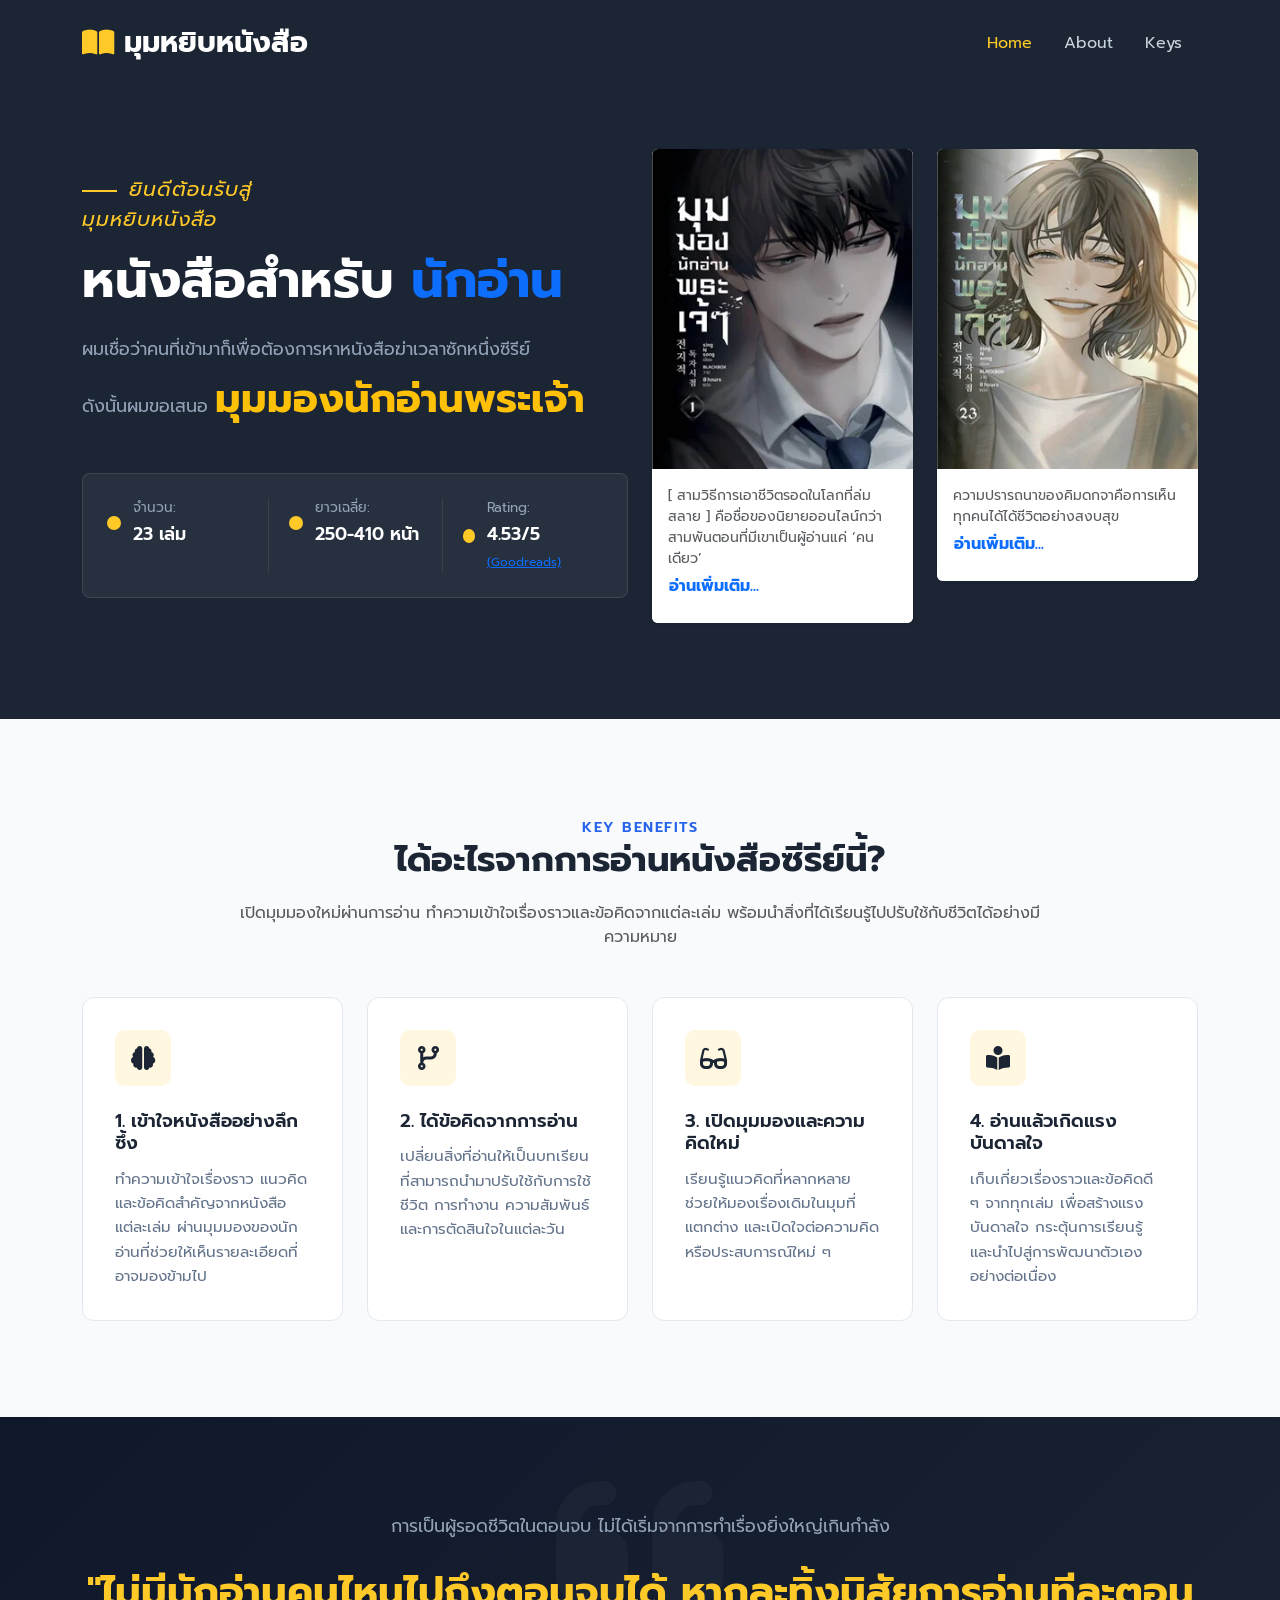
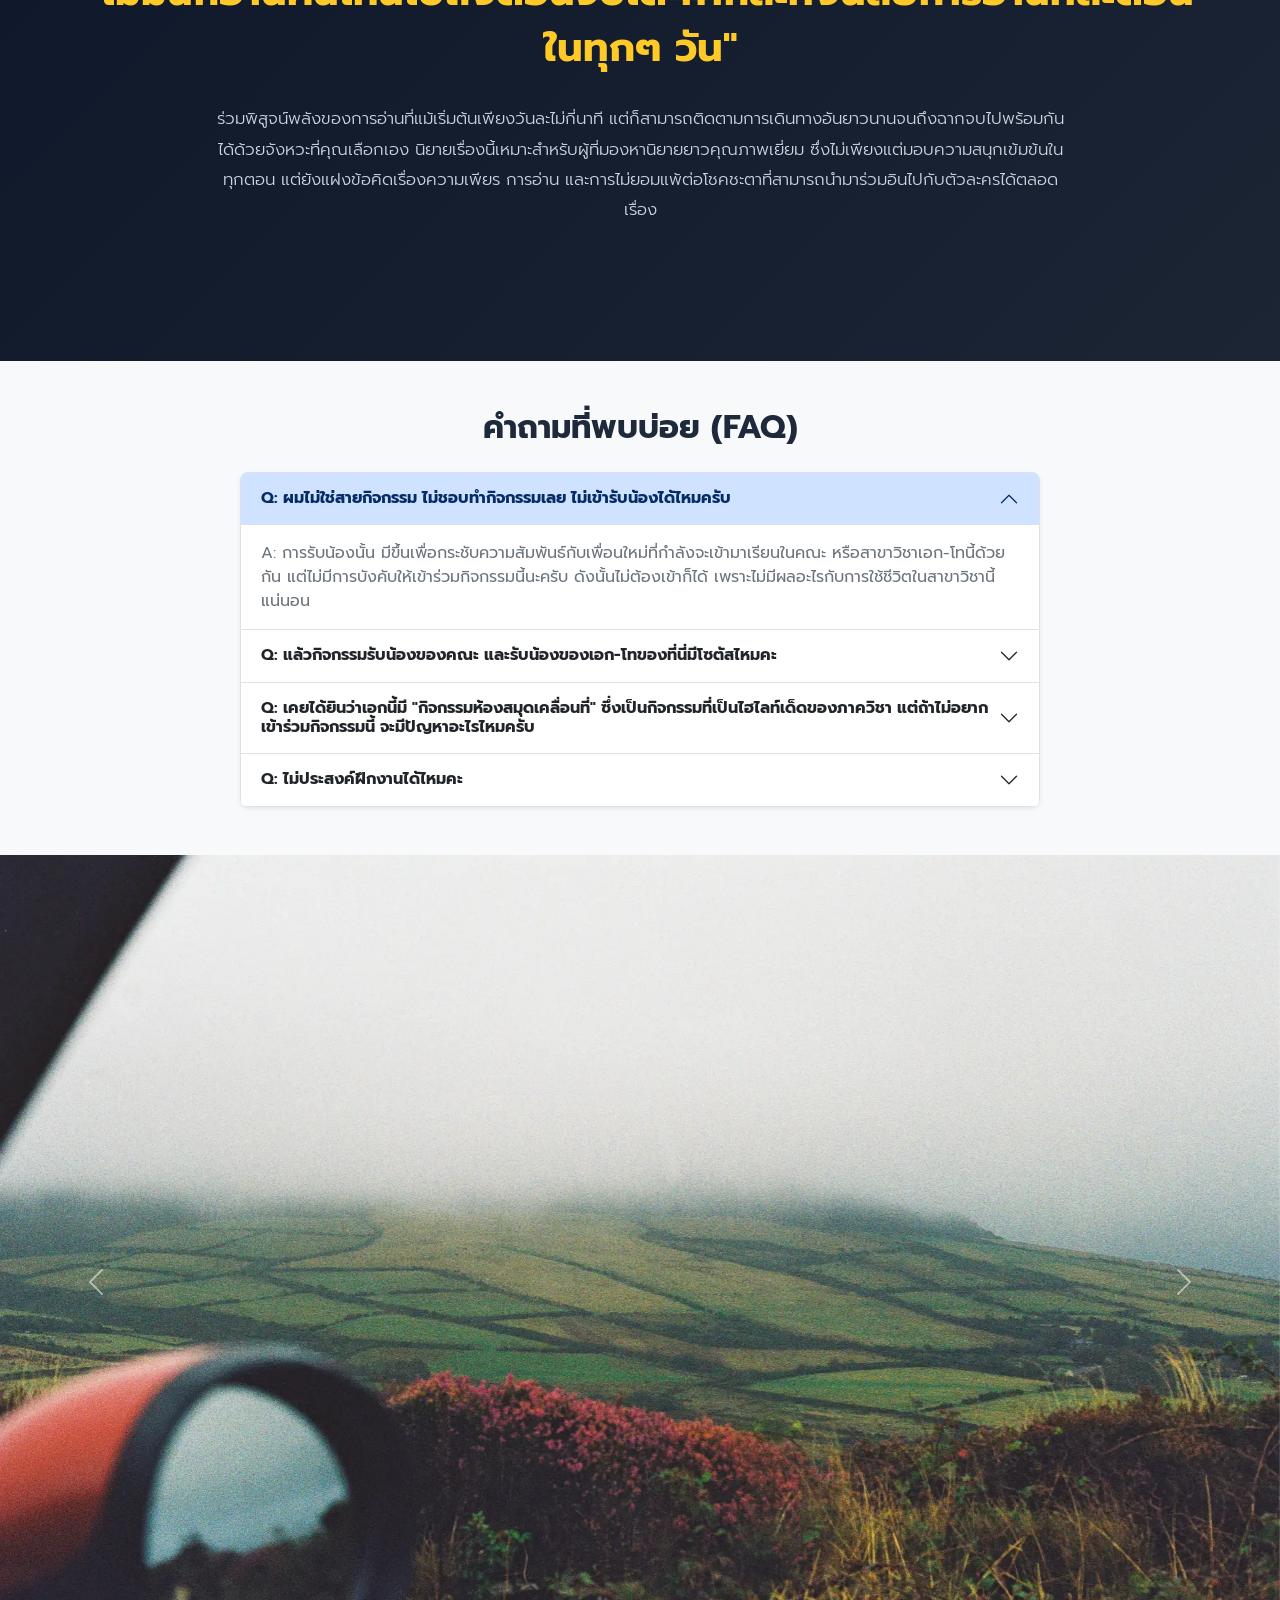
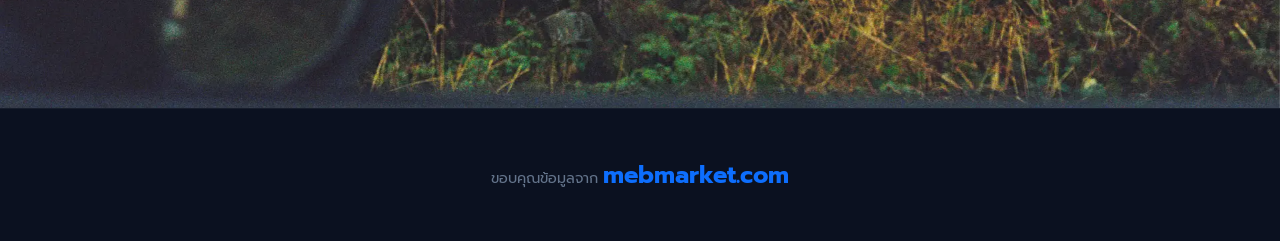
==== index.html @ 2c4fac70 "ver.1" ====
<!DOCTYPE html>
<html lang="th">

<head>
    <meta charset="UTF-8">
    <meta name="viewport" content="width=device-width, initial-scale=1.0">
    <title>Pages - Your Books From The Best Writer</title>

    <!-- Bootstrap 5 CSS -->
    <link href="https://cdn.jsdelivr.net/npm/bootstrap@5.3.2/dist/css/bootstrap.min.css" rel="stylesheet">

    <!-- FontAwesome Icons -->
    <link rel="stylesheet" href="https://cdnjs.cloudflare.com/ajax/libs/font-awesome/6.4.2/css/all.min.css">

    <!-- Google Fonts: Prompt & Playfair Display -->
    <link rel="preconnect" href="https://fonts.googleapis.com">
    <link rel="preconnect" href="https://fonts.gstatic.com" crossorigin>
    <link
        href="https://fonts.googleapis.com/css2?family=Playfair+Display:ital,wght@0,600;0,700;1,400&family=Prompt:wght@300;400;500;600;700&display=swap"
        rel="stylesheet">

    <style>
        /* Custom CSS - embedded for single file execution */
        :root {
            --primary-navy: #1B2534;
            --dark-navy: #0F172A;
            --accent-gold: #FFCA28;
            --accent-gold-hover: #E5B219;
            --light-bg: #F8FAFC;
            --border-color: #E2E8F0;
            --text-dark: #1E293B;
            --text-muted: #64748B;
        }

        body {
            font-family: 'Prompt', sans-serif;
            color: var(--text-dark);
            background-color: #FFFFFF;
            overflow-x: hidden;
        }

        h1,
        h2,
        h3,
        .font-heading {
            font-family: 'Prompt', 'Playfair Display', serif;
        }

        .navbar {
            background-color: var(--primary-navy);
            padding: 1rem 0;
            transition: all 0.3s ease;
        }

        .navbar-brand {
            font-weight: 700;
            font-size: 1.8rem;
            color: #FFFFFF !important;
            display: flex;
            align-items: center;
            gap: 10px;
        }

        .navbar-brand i {
            color: var(--accent-gold);
        }

        .nav-link {
            color: #CBD5E1 !important;
            font-weight: 400;
            margin: 0 8px;
            transition: color 0.2s ease;
        }

        .nav-link:hover,
        .nav-link.active {
            color: var(--accent-gold) !important;
        }

        .btn-gold {
            background-color: var(--accent-gold);
            color: var(--primary-navy);
            font-weight: 600;
            border: none;
            padding: 0.6rem 1.5rem;
            border-radius: 4px;
            transition: all 0.3s ease;
            box-shadow: 0 4px 12px rgba(255, 202, 40, 0.25);
        }

        .btn-gold:hover {
            background-color: var(--accent-gold-hover);
            color: var(--primary-navy);
            transform: translateY(-2px);
            box-shadow: 0 6px 16px rgba(255, 202, 40, 0.35);
        }

        .btn-outline-custom {
            border: 2px solid var(--accent-gold);
            color: #FFFFFF;
            font-weight: 500;
            padding: 0.6rem 1.5rem;
            border-radius: 4px;
            transition: all 0.3s ease;
        }

        .btn-outline-custom:hover {
            background-color: var(--accent-gold);
            color: var(--primary-navy);
        }

        .hero-section {
            background-color: var(--primary-navy);
            color: #FFFFFF;
            padding: 4rem 0 6rem 0;
            position: relative;
        }

        .badge-welcome {
            color: var(--accent-gold);
            font-style: italic;
            font-size: 1.25rem;
            letter-spacing: 1px;
            display: inline-block;
            margin-bottom: 1rem;
            position: relative;
        }

        .badge-welcome::before {
            content: '';
            display: inline-block;
            width: 35px;
            height: 2px;
            background-color: var(--accent-gold);
            vertical-align: middle;
            margin-right: 12px;
        }

        .hero-title {
            font-size: 3.2rem;
            font-weight: 700;
            line-height: 1.2;
            margin-bottom: 1.5rem;
        }

        .hero-desc {
            color: #94A3B8;
            font-size: 1.1rem;
            line-height: 1.7;
            margin-bottom: 2rem;
            max-width: 520px;
        }

        .stat-card-box {
            background-color: rgba(255, 255, 255, 0.05);
            border: 1px solid rgba(255, 255, 255, 0.1);
            border-radius: 8px;
            padding: 1.5rem;
            margin-top: 2.5rem;
        }

        .stat-item {
            display: flex;
            align-items: center;
            gap: 12px;
        }

        .stat-dot {
            width: 14px;
            height: 14px;
            background-color: var(--accent-gold);
            border-radius: 50%;
        }

        .stat-label {
            font-size: 0.85rem;
            color: #94A3B8;
            margin-bottom: 2px;
        }

        .stat-value {
            font-size: 1.1rem;
            font-weight: 600;
            color: #FFFFFF;
        }

        .book-card {
            background: #FFFFFF;
            color: var(--text-dark);
            border-radius: 8px;
            overflow: hidden;
            box-shadow: 0 15px 35px rgba(0, 0, 0, 0.3);
            transition: transform 0.3s ease;
        }

        .book-card:hover {
            transform: translateY(-8px);
        }

        .book-cover {
            height: 280px;
            display: flex;
            flex-direction: column;
            justify-content: center;
            align-items: center;
            padding: 2rem;
            text-align: center;
            position: relative;
        }

        .book-cover-1 {
            background: linear-gradient(135deg, #1E293B 0%, #0F172A 100%);
            color: #FFFFFF;
            border-bottom: 4px solid var(--accent-gold);
        }

        .book-cover-2 {
            background: linear-gradient(135deg, #334155 0%, #1E293B 100%);
            color: #FFFFFF;
            border-bottom: 4px solid var(--accent-gold);
        }

        .book-cover h4 {
            font-family: 'Playfair Display', serif;
            font-size: 1.5rem;
            font-weight: 700;
            letter-spacing: 1px;
            margin-bottom: 0.5rem;
        }

        .benefits-section {
            padding: 6rem 0;
            background-color: var(--light-bg);
        }

        .section-badge {
            color: #2563EB;
            font-weight: 600;
            text-transform: uppercase;
            letter-spacing: 1.5px;
            font-size: 0.9rem;
            margin-bottom: 0.5rem;
        }

        .section-title {
            font-size: 2.2rem;
            font-weight: 700;
            color: var(--primary-navy);
            margin-bottom: 1.2rem;
        }

        .benefit-card {
            background: #FFFFFF;
            border-radius: 12px;
            padding: 2rem;
            height: 100%;
            border: 1px solid var(--border-color);
            transition: all 0.3s ease;
            position: relative;
        }

        .benefit-card:hover {
            box-shadow: 0 12px 28px rgba(0, 0, 0, 0.06);
            transform: translateY(-5px);
            border-color: var(--accent-gold);
        }

        .benefit-icon {
            width: 56px;
            height: 56px;
            background-color: rgba(255, 202, 40, 0.15);
            color: var(--primary-navy);
            border-radius: 10px;
            display: flex;
            align-items: center;
            justify-content: center;
            font-size: 1.5rem;
            margin-bottom: 1.5rem;
        }

        .benefit-card h5 {
            font-weight: 600;
            font-size: 1.15rem;
            margin-bottom: 0.8rem;
            color: var(--primary-navy);
        }

        .benefit-card p {
            color: var(--text-muted);
            font-size: 0.95rem;
            line-height: 1.6;
            margin: 0;
        }

        .learn-section {
            padding: 6rem 0;
            background-color: #FFFFFF;
        }

        .learn-number-box {
            background-color: var(--accent-gold);
            color: var(--primary-navy);
            font-weight: 700;
            font-size: 1.2rem;
            width: 48px;
            height: 48px;
            border-radius: 8px;
            display: flex;
            align-items: center;
            justify-content: center;
            flex-shrink: 0;
        }

        .learn-item {
            background-color: var(--light-bg);
            border-radius: 10px;
            padding: 1.5rem;
            display: flex;
            gap: 1.2rem;
            align-items: flex-start;
            border: 1px solid var(--border-color);
            height: 100%;
            transition: border-color 0.2s ease;
        }

        .learn-item:hover {
            border-color: var(--accent-gold);
        }

        .learn-item p {
            margin: 0;
            color: var(--text-dark);
            font-size: 1rem;
            line-height: 1.6;
            font-weight: 500;
        }

        .learn-image-container {
            position: relative;
            padding: 15px;
        }

        .learn-image-container::before {
            content: '';
            position: absolute;
            top: 0;
            right: 0;
            width: 80%;
            height: 80%;
            border: 4px solid var(--accent-gold);
            border-radius: 12px;
            z-index: 1;
        }

        .learn-img {
            position: relative;
            z-index: 2;
            border-radius: 12px;
            box-shadow: 0 20px 40px rgba(0, 0, 0, 0.15);
            width: 100%;
            height: 100%;
            object-fit: cover;
            max-height: 520px;
        }

        .quote-banner {
            background: linear-gradient(135deg, #0F172A 0%, #1B2534 100%);
            color: #FFFFFF;
            padding: 6rem 0;
            text-align: center;
            position: relative;
            overflow: hidden;
        }

        .quote-banner::before {
            content: '\f10d';
            font-family: 'Font Awesome 6 Free';
            font-weight: 900;
            position: absolute;
            top: -20px;
            left: 50%;
            transform: translateX(-50%);
            font-size: 12rem;
            color: rgba(255, 255, 255, 0.03);
            pointer-events: none;
        }

        .quote-sub {
            color: #94A3B8;
            font-size: 1.1rem;
            font-weight: 400;
            margin-bottom: 1.5rem;
        }

        .quote-main {
            font-size: 2.5rem;
            font-weight: 700;
            color: var(--accent-gold);
            margin-bottom: 1.8rem;
            line-height: 1.4;
        }

        .quote-desc {
            color: #CBD5E1;
            font-size: 1.05rem;
            max-width: 850px;
            margin: 0 auto 2.5rem auto;
            line-height: 1.8;
            font-weight: 300;
        }

        footer {
            background-color: #0B1120;
            color: #64748B;
            padding: 2rem 0;
            border-top: 1px solid rgba(255, 255, 255, 0.05);
            font-size: 0.9rem;
        }

        @media (max-width: 991px) {
            .hero-title {
                font-size: 2.5rem;
            }

            .quote-main {
                font-size: 1.8rem;
            }

            .learn-image-container {
                margin-top: 2.5rem;
            }
        }

        /* คุมขนาดและสัดส่วนของรูปภาพในกล่อง */
        .book-cover {
            position: relative;
            overflow: hidden;
            padding: 0;
            height: 320px;
            /* ปรับความสูงของปกตามต้องการ */
        }

        .book-cover-img {
            width: 100%;
            height: 100%;
            object-fit: cover;
            /* รักษาสัดส่วนรูปภาพไม่ให้เบี้ยว */
            transition: transform 0.3s ease;
        }

        /* เอฟเฟกต์ขยายรูปภาพเล็กน้อยเมื่อ Hover */
        .book-card:hover .book-cover-img {
            transform: scale(1.05);
        }
    </style>
</head>

<body>

    <nav class="navbar navbar-expand-lg sticky-top">
        <div class="container">
            <a class="navbar-brand" href="#">
                <i class="fa-solid fa-book-open"></i> มุมหยิบหนังสือ
            </a>
            <button class="navbar-toggler navbar-dark border-0" type="button" data-bs-toggle="collapse"
                data-bs-target="#navbarNav">
                <span class="navbar-toggler-icon"></span>
            </button>
            <div class="collapse navbar-collapse" id="navbarNav">
                <ul class="navbar-nav ms-auto mb-2 mb-lg-0">
                    <li class="nav-item"><a class="nav-link active" href="#">Home</a></li>
                    <li class="nav-item"><a class="nav-link" href="#about">About</a></li>
                    <li class="nav-item"><a class="nav-link" href="#benefits">Keys</a></li>
                </ul>
                <div class="d-flex align-items-center gap-3">
                </div>
            </div>
        </div>
    </nav>

    <header class="hero-section" id="about">
        <div class="container">
            <div class="row align-items-center gy-5">

                <!-- Hero Text Column (ฝั่งซ้าย) -->
                <div class="col-lg-6">
                    <span class="badge-welcome">ยินดีต้อนรับสู่ <br> มุมหยิบหนังสือ</span>
                    <h1 class="hero-title">หนังสือสำหรับ <span class="fs-0 fw-bold text-primary">นักอ่าน</span></h1>
                    <p class="hero-desc">
                        ผมเชื่อว่าคนที่เข้ามาก็เพื่อต้องการหาหนังสือฆ่าเวลาซักหนึ่งซีรีย์
                        <br> ดังนั้นผมขอเสนอ <span class="fs-1 fw-bold text-warning">มุมมองนักอ่านพระเจ้า</span>
                    </p>

                    <!-- Book Metadata Grid -->
                    <div class="stat-card-box">
                        <div class="row gy-3">
                            <div class="col-4">
                                <div class="stat-item">
                                    <div class="stat-dot"></div>
                                    <div>
                                        <div class="stat-label">จำนวน:</div>
                                        <div class="stat-value">23 เล่ม</div>
                                    </div>
                                </div>
                            </div>
                            <div class="col-4 border-start border-secondary border-opacity-25">
                                <div class="stat-item ms-2">
                                    <div class="stat-dot"></div>
                                    <div>
                                        <div class="stat-label">ยาวเฉลี่ย:</div>
                                        <div class="stat-value">250-410 หน้า</div>
                                    </div>
                                </div>
                            </div>
                            <div class="col-4 border-start border-secondary border-opacity-25">
                                <div class="stat-item ms-2">
                                    <div class="stat-dot"></div>
                                    <div>
                                        <div class="stat-label">Rating:</div>
                                        <div class="stat-value">4.53/5 <small class="text-white-50 fw-normal"
                                                style="font-size: 0.75rem;"><a
                                                    href="https://www.goodreads.com/book/show/220520518-omniscient-reader-s-viewpoint-vol-1"
                                                    target="_blank" rel="noopener noreferrer">(Goodreads)</a></small>
                                        </div>
                                    </div>
                                </div>
                            </div>
                        </div>
                    </div>
                </div> <!-- ✅ ปิด col-lg-6 ฝั่งซ้ายตรงนี้พอดี -->

                <!-- Book Cards Column (ฝั่งขวา) -->
                <div class="col-lg-6">
                    <div class="row g-4 justify-content-center">

                        <!-- การ์ดหนังสือใบที่ 1 -->
                        <div class="col-md-6 col-sm-10">
                            <div class="book-card rounded overflow-hidden shadow-sm">
                                <div class="book-cover">
                                    <img src="images/6000057178_front_XXL.webp" alt="มุมมองนักอ่านพระเจ้า เล่ม 1"
                                        class="book-cover-img">
                                </div>
                                <div class="p-3 bg-white">
                                    <p class="small text-muted mb-1">
                                        [ สามวิธีการเอาชีวิตรอดในโลกที่ล่มสลาย ]
                                        คือชื่อของนิยายออนไลน์กว่าสามพันตอนที่มีเขาเป็นผู้อ่านแค่ ‘คนเดียว’

                                        <!-- ซ่อนข้อความส่วนที่เหลือ -->
                                        <span class="collapse" id="bookDesc1">
                                            เขารู้เรื่องราวทั้งหมดของมัน รู้ว่าแต่ละฉากจะดำเนินไปแบบไหน
                                            และรู้ว่าเรื่องนี้จะจบลงอย่างไร
                                            <br>
                                            ดังนั้น…เมื่อจู่ๆ โลกใบนี้ก็เปลี่ยนไป กลายเป็นเหมือนกับในนิยาย
                                            ท่ามกลางความหายนะต่างๆ นานา
                                            และ ‘ซีนาริโอ’ ที่เข้ามาท้าทายเหล่ามนุษย์
                                            คิมดกจาจึงรู้ดีว่าจะผ่านเงื่อนไขแต่ละฉากไปได้ด้วยวิธีไหน
                                            แต่การ ‘รู้’ กับการ ‘ทำได้จริง’ ก็เป็นคนละเรื่องกัน
                                            <br>
                                            โลกเปลี่ยนแปลงไปแล้ว
                                            และนิยายที่เคยมีเขาเป็นผู้อ่านเพียงหนึ่งเดียวจนถึงบทสุดท้าย
                                            ก็ค่อยๆเปลี่ยนแปลงไปเพราะมีเขาเข้ามาเป็นตัวแปรเช่นกัน
                                        </span>
                                    </p>

                                    <!-- ปุ่มกด อ่านเพิ่มเติม -->
                                    <a class="btn btn-link p-0 text-decoration-none small fw-bold text-primary mb-2"
                                        data-bs-toggle="collapse" href="#bookDesc1" role="button" aria-expanded="false"
                                        aria-controls="bookDesc1">
                                        อ่านเพิ่มเติม...
                                    </a>
                                </div>
                            </div>
                        </div>

                        <!-- การ์ดหนังสือใบที่ 2 -->
                        <div class="col-md-6 col-sm-10">
                            <div class="book-card rounded overflow-hidden shadow-sm">
                                <div class="book-cover">
                                    <img src="images/1000273884_front_XXL (1).webp" alt="มุมมองนักอ่านพระเจ้า เล่ม 23"
                                        class="book-cover-img">
                                </div>
                                <div class="p-3 bg-white">
                                    <p class="small text-muted mb-1">
                                        ความปรารถนาของคิมดกจาคือการเห็นทุกคนได้ได้ชีวิตอย่างสงบสุข

                                        <!-- ซ่อนข้อความส่วนที่เหลือ -->
                                        <span class="collapse" id="bookDesc2">
                                            แต่เหล่าสมาชิกอีกกลุ่ม โดยเฉพาะฮันซูยองกลับไม่อยากยอมรับความจริงที่ว่า
                                            คิมดกจา
                                            คนนั้นยังอยู่หลังกำแพงนั้น
                                            <br>
                                            ด้วยความปรารถนาอันแรงกล้า
                                            ยูจุงฮยอกได้วิวัฒนาการจนได้รับอักขระ ‘ย้อนกลับกลุ่ม’ มา
                                            และตั้งใจพาทุกคนกลับไปที่รอบ 1,865 เพื่อพาคิมดกจากลับมา
                                            แต่กลับพบว่าทุกอย่างสายไปเสียแล้ว
                                            <br>
                                            สองปีต่อมา ฮันชูยองที่ได้ผบกับยูจุงฮยอก
                                            ได้จุดประกายความหวังในการพาดกจากลับมาอีกครั้ง
                                            แม้ว่า 1% ที่ขาดไปนั้นยากจะถมให้เต็ม
                                            แต่ถ้าคิดดกจาได้อ่านมันขึ้นมาและจินตนาการถึงฉากจบที่นักเขียนไม่ได้เขียนล่ะ
                                            ด้านหลังประตูห้องคนไข้ของคิมดกจา จะมีอะไรรอพวกเขาอยู่กันแน่นะ
                                        </span>
                                    </p>

                                    <!-- ปุ่มกด อ่านเพิ่มเติม -->
                                    <a class="btn btn-link p-0 text-decoration-none small fw-bold text-primary mb-2"
                                        data-bs-toggle="collapse" href="#bookDesc2" role="button" aria-expanded="false"
                                        aria-controls="bookDesc2">
                                        อ่านเพิ่มเติม...
                                    </a>
                                </div>
                            </div>
                        </div>

                    </div>
                </div> <!-- ✅ ปิด col-lg-6 ฝั่งขวา -->

            </div> <!-- ✅ ปิด row ใหญ่ -->
        </div> <!-- ✅ ปิด container -->
    </header>

    <section class="benefits-section" id="benefits">
        <div class="container">
            <div class="text-center max-w-700 mx-auto mb-5" style="max-width: 800px;">
                <span class="section-badge">Key Benefits</span>
                <h2 class="section-title">ได้อะไรจากการอ่านหนังสือซีรีย์นี้?</h2>
                <p class="text-muted fs-6">
                    เปิดมุมมองใหม่ผ่านการอ่าน ทำความเข้าใจเรื่องราวและข้อคิดจากแต่ละเล่ม
                    พร้อมนำสิ่งที่ได้เรียนรู้ไปปรับใช้กับชีวิตได้อย่างมีความหมาย
                </p>
            </div>

            <div class="row g-4">
                <!-- Benefit 1 -->
                <div class="col-lg-3 col-md-6">
                    <div class="benefit-card">
                        <div class="benefit-icon">
                            <i class="fa-solid fa-brain"></i>
                        </div>
                        <h5>1. เข้าใจหนังสืออย่างลึกซึ้ง</h5>
                        <p>
                            ทำความเข้าใจเรื่องราว แนวคิด และข้อคิดสำคัญจากหนังสือแต่ละเล่ม
                            ผ่านมุมมองของนักอ่านที่ช่วยให้เห็นรายละเอียดที่อาจมองข้ามไป
                        </p>
                    </div>
                </div>

                <!-- Benefit 2 -->
                <div class="col-lg-3 col-md-6">
                    <div class="benefit-card">
                        <div class="benefit-icon">
                            <i class="fa-solid fa-code-branch"></i>
                        </div>
                        <h5>2. ได้ข้อคิดจากการอ่าน</h5>
                        <p>
                            เปลี่ยนสิ่งที่อ่านให้เป็นบทเรียนที่สามารถนำมาปรับใช้กับการใช้ชีวิต การทำงาน ความสัมพันธ์
                            และการตัดสินใจในแต่ละวัน
                        </p>
                    </div>
                </div>

                <!-- Benefit 3 -->
                <div class="col-lg-3 col-md-6">
                    <div class="benefit-card">
                        <div class="benefit-icon">
                            <i class="fa-solid fa-glasses"></i>
                        </div>
                        <h5>3. เปิดมุมมองและความคิดใหม่</h5>
                        <p>
                            เรียนรู้แนวคิดที่หลากหลาย ช่วยให้มองเรื่องเดิมในมุมที่แตกต่าง
                            และเปิดใจต่อความคิดหรือประสบการณ์ใหม่ ๆ
                        </p>
                    </div>
                </div>

                <!-- Benefit 4 -->
                <div class="col-lg-3 col-md-6">
                    <div class="benefit-card">
                        <div class="benefit-icon">
                            <i class="fa-solid fa-book-open-reader"></i>
                        </div>
                        <h5>4. อ่านแล้วเกิดแรงบันดาลใจ</h5>
                        <p>
                            เก็บเกี่ยวเรื่องราวและข้อคิดดี ๆ จากทุกเล่ม เพื่อสร้างแรงบันดาลใจ กระตุ้นการเรียนรู้
                            และนำไปสู่การพัฒนาตัวเองอย่างต่อเนื่อง
                        </p>
                    </div>
                </div>
            </div>
        </div>
    </section>

    <section class="quote-banner" id="order">
        <div class="container position-relative" style="z-index: 2;">
            <p class="quote-sub">การเป็นผู้รอดชีวิตในตอนจบ ไม่ได้เริ่มจากการทำเรื่องยิ่งใหญ่เกินกำลัง</p>
            <h2 class="quote-main">
                "ไม่มีนักอ่านคนไหนไปถึงตอนจบได้ หากละทิ้งนิสัยการอ่านทีละตอนในทุกๆ วัน"
            </h2>
            <p class="quote-desc">
                ร่วมพิสูจน์พลังของการอ่านที่แม้เริ่มต้นเพียงวันละไม่กี่นาที
                แต่ก็สามารถติดตามการเดินทางอันยาวนานจนถึงฉากจบไปพร้อมกันได้ด้วยจังหวะที่คุณเลือกเอง
                นิยายเรื่องนี้เหมาะสำหรับผู้ที่มองหานิยายยาวคุณภาพเยี่ยม ซึ่งไม่เพียงแต่มอบความสนุกเข้มข้นในทุกตอน
                แต่ยังแฝงข้อคิดเรื่องความเพียร การอ่าน
                และการไม่ยอมแพ้ต่อโชคชะตาที่สามารถนำมาร่วมอินไปกับตัวละครได้ตลอดเรื่อง
            </p>
        </div>
    </section>

    <section class="py-5 bg-light">
        <div class="container">
            <!-- หัวข้อประจำ Section -->
            <h2 class="text-center fw-bold mb-4">คำถามที่พบบ่อย (FAQ)</h2>

            <!-- Bootstrap Accordion -->
            <div class="accordion mx-auto shadow-sm rounded-3 overflow-hidden" id="faqAccordion"
                style="max-width: 800px;">

                <!-- Item 1 -->
                <div class="accordion-item">
                    <h2 class="accordion-header" id="headingOne">
                        <button class="accordion-button fw-bold" type="button" data-bs-toggle="collapse"
                            data-bs-target="#collapseOne" aria-expanded="true" aria-controls="collapseOne">
                            Q: ผมไม่ใช่สายกิจกรรม ไม่ชอบทำกิจกรรมเลย ไม่เข้ารับน้องได้ไหมครับ
                        </button>
                    </h2>
                    <div id="collapseOne" class="accordion-collapse collapse show" aria-labelledby="headingOne"
                        data-bs-parent="#faqAccordion">
                        <div class="accordion-body text-secondary">
                            A: การรับน้องนั้น มีขึ้นเพื่อกระชับความสัมพันธ์กับเพื่อนใหม่ที่กำลังจะเข้ามาเรียนในคณะ
                            หรือสาขาวิชาเอก-โทนี้ด้วยกัน แต่ไม่มีการบังคับให้เข้าร่วมกิจกรรมนี้นะครับ
                            ดังนั้นไม่ต้องเข้าก็ได้ เพราะไม่มีผลอะไรกับการใช้ชีวิตในสาขาวิชานี้แน่นอน
                        </div>
                    </div>
                </div>

                <!-- Item 2 -->
                <div class="accordion-item">
                    <h2 class="accordion-header" id="headingTwo">
                        <button class="accordion-button collapsed fw-bold" type="button" data-bs-toggle="collapse"
                            data-bs-target="#collapseTwo" aria-expanded="false" aria-controls="collapseTwo">
                            Q: แล้วกิจกรรมรับน้องของคณะ และรับน้องของเอก-โทของที่นี่มีโซตัสไหมคะ
                        </button>
                    </h2>
                    <div id="collapseTwo" class="accordion-collapse collapse" aria-labelledby="headingTwo"
                        data-bs-parent="#faqAccordion">
                        <div class="accordion-body text-secondary">
                            A: ที่นี่ไม่มีโซตัสทั้งรับน้องของคณะ และรับน้องของเอก-โท ดังนั้นไม่ต้องกังวลนะคะ
                        </div>
                    </div>
                </div>

                <!-- Item 3 -->
                <div class="accordion-item">
                    <h2 class="accordion-header" id="headingThree">
                        <button class="accordion-button collapsed fw-bold" type="button" data-bs-toggle="collapse"
                            data-bs-target="#collapseThree" aria-expanded="false" aria-controls="collapseThree">
                            Q: เคยได้ยินว่าเอกนี้มี "กิจกรรมห้องสมุดเคลื่อนที่"
                            ซึ่งเป็นกิจกรรมที่เป็นไฮไลท์เด็ดของภาควิชา แต่ถ้าไม่อยากเข้าร่วมกิจกรรมนี้
                            จะมีปัญหาอะไรไหมครับ
                        </button>
                    </h2>
                    <div id="collapseThree" class="accordion-collapse collapse" aria-labelledby="headingThree"
                        data-bs-parent="#faqAccordion">
                        <div class="accordion-body text-secondary">
                            A: จริง ๆ ทางภาควิชาไม่ได้บังคับ แต่ "ขอความร่วมมือ"
                            ดังนั้นเข้าร่วมเพื่อกิจกรรมเอาไว้ใส่ในแฟ้มรวบรวมผลงาน เพื่อสั่งสมประสบการณ์ก็ดีครับ
                        </div>
                    </div>
                </div>

                <!-- Item 4 -->
                <div class="accordion-item">
                    <h2 class="accordion-header" id="headingFour">
                        <button class="accordion-button collapsed fw-bold" type="button" data-bs-toggle="collapse"
                            data-bs-target="#collapseFour" aria-expanded="false" aria-controls="collapseFour">
                            Q: ไม่ประสงค์ฝึกงานได้ไหมคะ
                        </button>
                    </h2>
                    <div id="collapseFour" class="accordion-collapse collapse" aria-labelledby="headingFour"
                        data-bs-parent="#faqAccordion">
                        <div class="accordion-body text-secondary">
                            A: ถ้าเป็นเด็ก "เอก" นี้ จะต้องฝึกงานนะคะ
                            เพราะต้องนำประสบการณ์ที่ได้จากการฝึกงานไปเรียนต่อในรายวิชา "สัมมนาการฝึกปฏิบัติงาน"
                            เป็นวิชาบังคับ ซึ่งจะต้องนับเป็นหน่วยกิตก่อนจบการศึกษาด้วย แต่ถ้าเป็นเด็ก "โท"
                            ไม่จำเป็นต้องฝึกงานค่ะ
                        </div>
                    </div>
                </div>

            </div>
        </div>
    </section>

    <div id="carouselExampleInterval" class="carousel slide" data-bs-ride="carousel">
        <div class="carousel-inner">
            <div class="carousel-item active" data-bs-interval="10000">
                <img src="images/c1.webp" class="d-block w-100" alt="...">
            </div>
            <div class="carousel-item" data-bs-interval="2000">
                <img src="images/c2.webp" class="d-block w-100" alt="...">
            </div>
            <div class="carousel-item">
                <img src="images/c3.webp" class="d-block w-100" alt="...">
            </div>
        </div>
        <button class="carousel-control-prev" type="button" data-bs-target="#carouselExampleInterval"
            data-bs-slide="prev">
            <span class="carousel-control-prev-icon" aria-hidden="true"></span>
            <span class="visually-hidden">Previous</span>
        </button>
        <button class="carousel-control-next" type="button" data-bs-target="#carouselExampleInterval"
            data-bs-slide="next">
            <span class="carousel-control-next-icon" aria-hidden="true"></span>
            <span class="visually-hidden">Next</span>
        </button>
    </div>

    <footer>
        <div class="container text-center">
            <p>
            <p>
            <p>
                ขอบคุณข้อมูลจาก
                <a href="https://www.mebmarket.com/index.php?action=series_detail&series_id=8509&page_no=1"
                    target="_blank" rel="noopener noreferrer" class="fs-4 fw-bold text-primary text-decoration-none">
                    mebmarket.com
                </a>
            </p>
            </p>
            </p>
        </div>
    </footer>

    <!-- Bootstrap 5 JavaScript Bundle -->
    <script src="https://cdn.jsdelivr.net/npm/bootstrap@5.3.2/dist/js/bootstrap.bundle.min.js"></script>
</body>

</html>
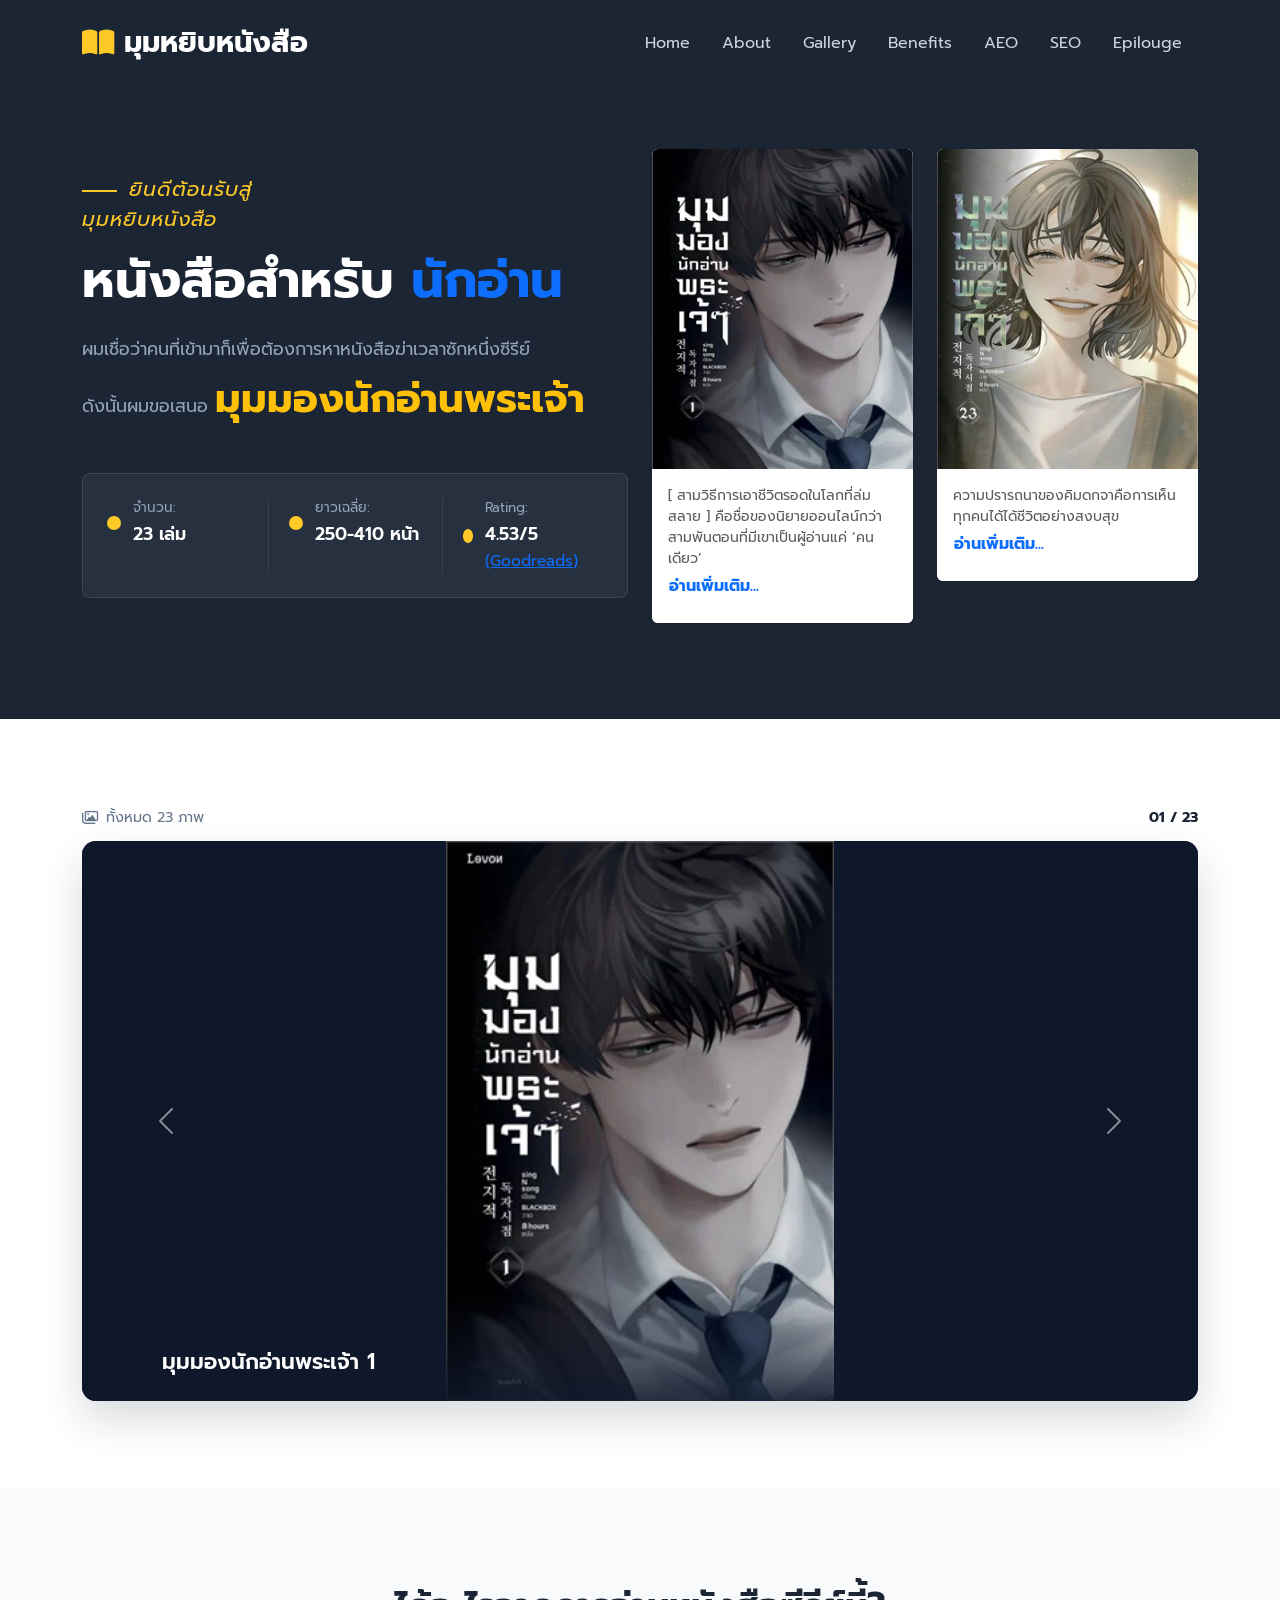
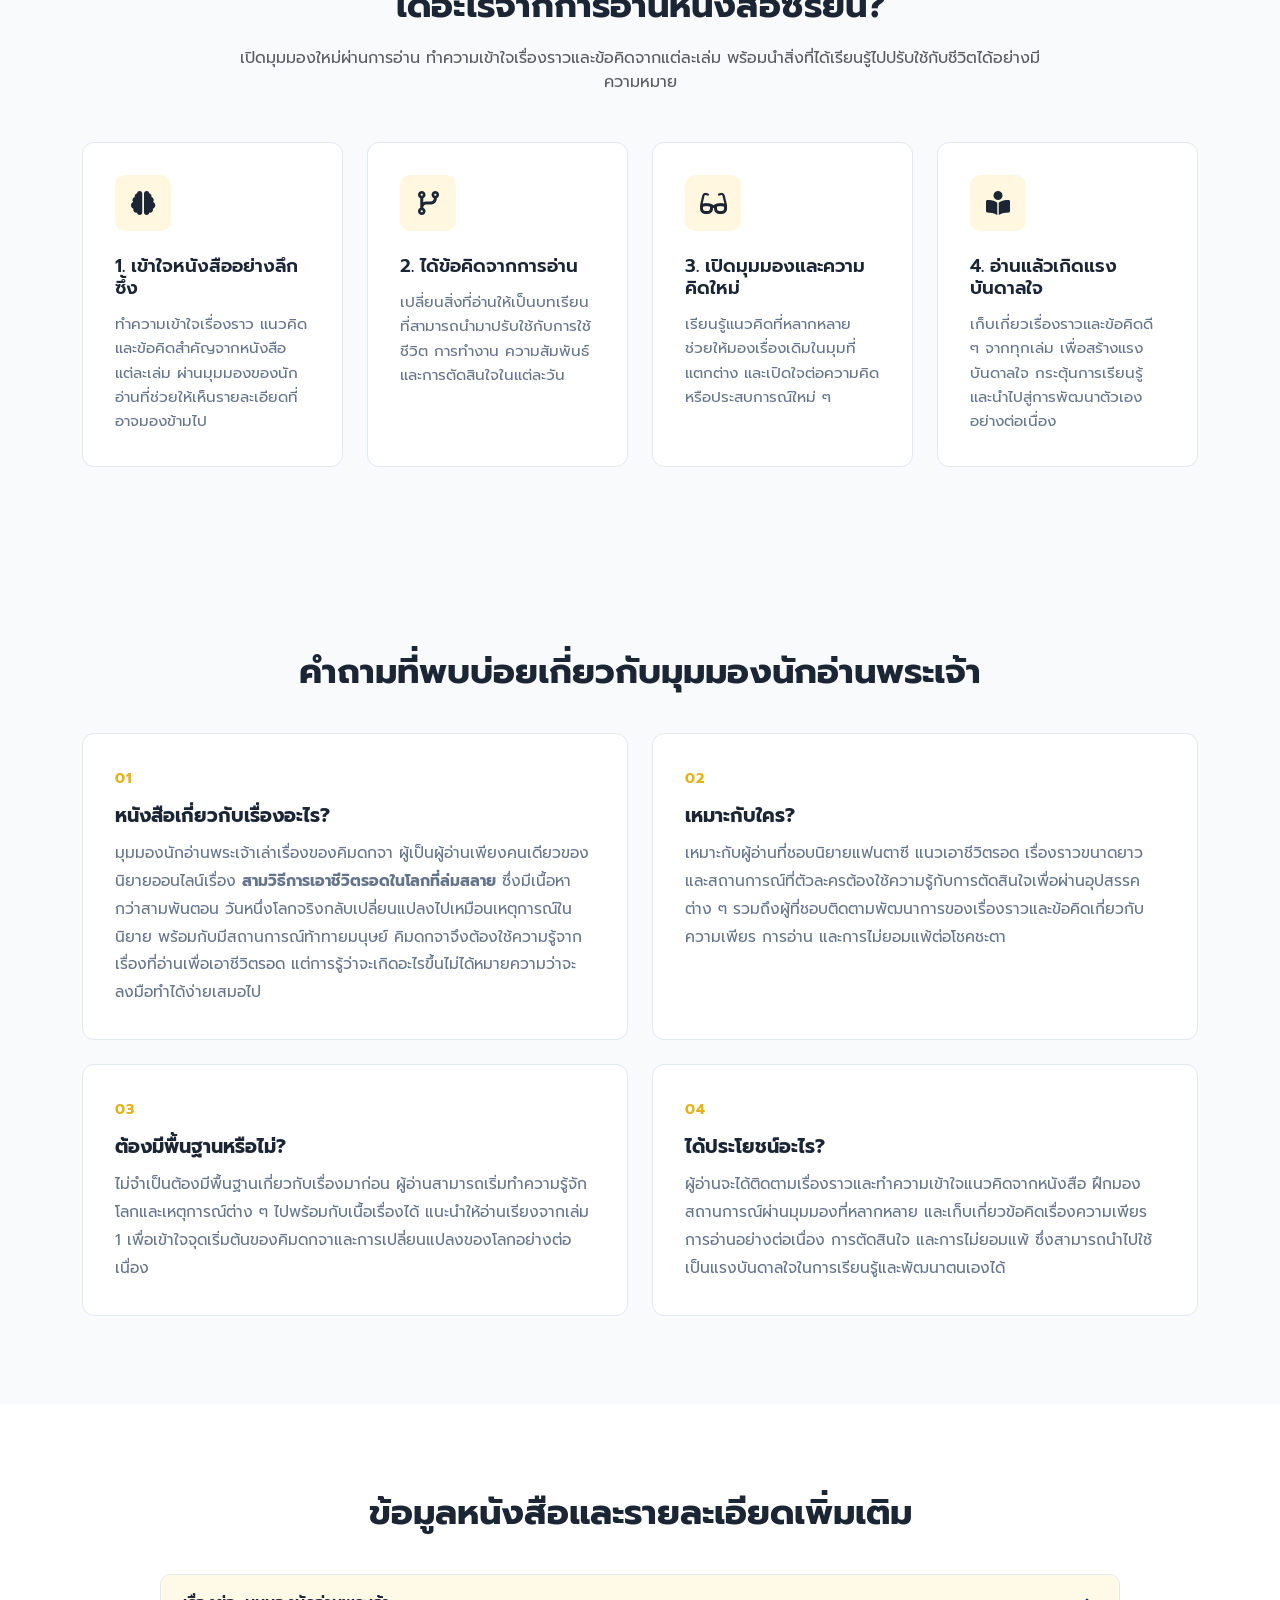
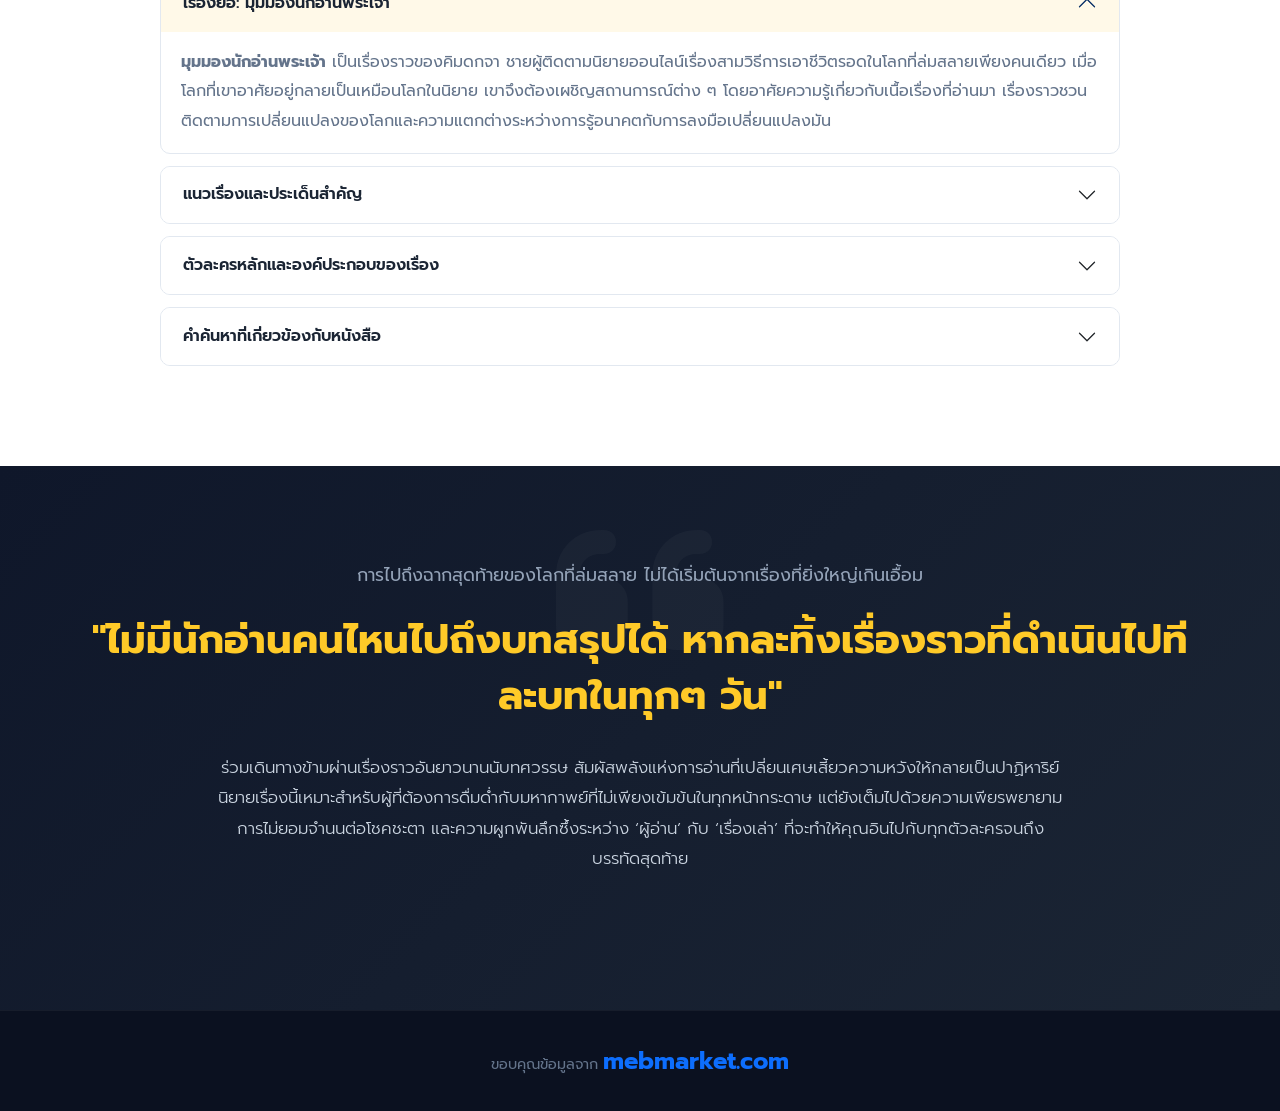
==== commit 1bca306e: "Final_Form.1" ====
--- a/index.html
+++ b/index.html
@@ -4,7 +4,10 @@
 <head>
     <meta charset="UTF-8">
     <meta name="viewport" content="width=device-width, initial-scale=1.0">
-    <title>Pages - Your Books From The Best Writer</title>
+    <title>มุมหยิบหนังสือ | มุมมองนักอ่านพระเจ้า – เรื่องย่อและจุดเด่น</title>
+    <meta name="description"
+        content="ทำความรู้จักมุมมองนักอ่านพระเจ้า นิยายแฟนตาซีเอาชีวิตรอดที่คิมดกจาเป็นผู้อ่านเพียงคนเดียว พร้อมภาพประกอบ เรื่องย่อ และประเด็นน่าสนใจของซีรีส์หนังสือ 23 เล่ม">
+    <meta name="robots" content="index, follow">
 
     <!-- Bootstrap 5 CSS -->
     <link href="https://cdn.jsdelivr.net/npm/bootstrap@5.3.2/dist/css/bootstrap.min.css" rel="stylesheet">
@@ -18,462 +21,31 @@
     <link
         href="https://fonts.googleapis.com/css2?family=Playfair+Display:ital,wght@0,600;0,700;1,400&family=Prompt:wght@300;400;500;600;700&display=swap"
         rel="stylesheet">
-
-    <style>
-        /* Custom CSS - embedded for single file execution */
-        :root {
-            --primary-navy: #1B2534;
-            --dark-navy: #0F172A;
-            --accent-gold: #FFCA28;
-            --accent-gold-hover: #E5B219;
-            --light-bg: #F8FAFC;
-            --border-color: #E2E8F0;
-            --text-dark: #1E293B;
-            --text-muted: #64748B;
-        }
-
-        body {
-            font-family: 'Prompt', sans-serif;
-            color: var(--text-dark);
-            background-color: #FFFFFF;
-            overflow-x: hidden;
-        }
-
-        h1,
-        h2,
-        h3,
-        .font-heading {
-            font-family: 'Prompt', 'Playfair Display', serif;
-        }
-
-        .navbar {
-            background-color: var(--primary-navy);
-            padding: 1rem 0;
-            transition: all 0.3s ease;
-        }
-
-        .navbar-brand {
-            font-weight: 700;
-            font-size: 1.8rem;
-            color: #FFFFFF !important;
-            display: flex;
-            align-items: center;
-            gap: 10px;
-        }
-
-        .navbar-brand i {
-            color: var(--accent-gold);
-        }
-
-        .nav-link {
-            color: #CBD5E1 !important;
-            font-weight: 400;
-            margin: 0 8px;
-            transition: color 0.2s ease;
-        }
-
-        .nav-link:hover,
-        .nav-link.active {
-            color: var(--accent-gold) !important;
-        }
-
-        .btn-gold {
-            background-color: var(--accent-gold);
-            color: var(--primary-navy);
-            font-weight: 600;
-            border: none;
-            padding: 0.6rem 1.5rem;
-            border-radius: 4px;
-            transition: all 0.3s ease;
-            box-shadow: 0 4px 12px rgba(255, 202, 40, 0.25);
-        }
-
-        .btn-gold:hover {
-            background-color: var(--accent-gold-hover);
-            color: var(--primary-navy);
-            transform: translateY(-2px);
-            box-shadow: 0 6px 16px rgba(255, 202, 40, 0.35);
-        }
-
-        .btn-outline-custom {
-            border: 2px solid var(--accent-gold);
-            color: #FFFFFF;
-            font-weight: 500;
-            padding: 0.6rem 1.5rem;
-            border-radius: 4px;
-            transition: all 0.3s ease;
-        }
-
-        .btn-outline-custom:hover {
-            background-color: var(--accent-gold);
-            color: var(--primary-navy);
-        }
-
-        .hero-section {
-            background-color: var(--primary-navy);
-            color: #FFFFFF;
-            padding: 4rem 0 6rem 0;
-            position: relative;
-        }
-
-        .badge-welcome {
-            color: var(--accent-gold);
-            font-style: italic;
-            font-size: 1.25rem;
-            letter-spacing: 1px;
-            display: inline-block;
-            margin-bottom: 1rem;
-            position: relative;
-        }
-
-        .badge-welcome::before {
-            content: '';
-            display: inline-block;
-            width: 35px;
-            height: 2px;
-            background-color: var(--accent-gold);
-            vertical-align: middle;
-            margin-right: 12px;
-        }
-
-        .hero-title {
-            font-size: 3.2rem;
-            font-weight: 700;
-            line-height: 1.2;
-            margin-bottom: 1.5rem;
-        }
-
-        .hero-desc {
-            color: #94A3B8;
-            font-size: 1.1rem;
-            line-height: 1.7;
-            margin-bottom: 2rem;
-            max-width: 520px;
-        }
-
-        .stat-card-box {
-            background-color: rgba(255, 255, 255, 0.05);
-            border: 1px solid rgba(255, 255, 255, 0.1);
-            border-radius: 8px;
-            padding: 1.5rem;
-            margin-top: 2.5rem;
-        }
-
-        .stat-item {
-            display: flex;
-            align-items: center;
-            gap: 12px;
-        }
-
-        .stat-dot {
-            width: 14px;
-            height: 14px;
-            background-color: var(--accent-gold);
-            border-radius: 50%;
-        }
-
-        .stat-label {
-            font-size: 0.85rem;
-            color: #94A3B8;
-            margin-bottom: 2px;
-        }
-
-        .stat-value {
-            font-size: 1.1rem;
-            font-weight: 600;
-            color: #FFFFFF;
-        }
-
-        .book-card {
-            background: #FFFFFF;
-            color: var(--text-dark);
-            border-radius: 8px;
-            overflow: hidden;
-            box-shadow: 0 15px 35px rgba(0, 0, 0, 0.3);
-            transition: transform 0.3s ease;
-        }
-
-        .book-card:hover {
-            transform: translateY(-8px);
-        }
-
-        .book-cover {
-            height: 280px;
-            display: flex;
-            flex-direction: column;
-            justify-content: center;
-            align-items: center;
-            padding: 2rem;
-            text-align: center;
-            position: relative;
-        }
-
-        .book-cover-1 {
-            background: linear-gradient(135deg, #1E293B 0%, #0F172A 100%);
-            color: #FFFFFF;
-            border-bottom: 4px solid var(--accent-gold);
-        }
-
-        .book-cover-2 {
-            background: linear-gradient(135deg, #334155 0%, #1E293B 100%);
-            color: #FFFFFF;
-            border-bottom: 4px solid var(--accent-gold);
-        }
-
-        .book-cover h4 {
-            font-family: 'Playfair Display', serif;
-            font-size: 1.5rem;
-            font-weight: 700;
-            letter-spacing: 1px;
-            margin-bottom: 0.5rem;
-        }
-
-        .benefits-section {
-            padding: 6rem 0;
-            background-color: var(--light-bg);
-        }
-
-        .section-badge {
-            color: #2563EB;
-            font-weight: 600;
-            text-transform: uppercase;
-            letter-spacing: 1.5px;
-            font-size: 0.9rem;
-            margin-bottom: 0.5rem;
-        }
-
-        .section-title {
-            font-size: 2.2rem;
-            font-weight: 700;
-            color: var(--primary-navy);
-            margin-bottom: 1.2rem;
-        }
-
-        .benefit-card {
-            background: #FFFFFF;
-            border-radius: 12px;
-            padding: 2rem;
-            height: 100%;
-            border: 1px solid var(--border-color);
-            transition: all 0.3s ease;
-            position: relative;
-        }
-
-        .benefit-card:hover {
-            box-shadow: 0 12px 28px rgba(0, 0, 0, 0.06);
-            transform: translateY(-5px);
-            border-color: var(--accent-gold);
-        }
-
-        .benefit-icon {
-            width: 56px;
-            height: 56px;
-            background-color: rgba(255, 202, 40, 0.15);
-            color: var(--primary-navy);
-            border-radius: 10px;
-            display: flex;
-            align-items: center;
-            justify-content: center;
-            font-size: 1.5rem;
-            margin-bottom: 1.5rem;
-        }
-
-        .benefit-card h5 {
-            font-weight: 600;
-            font-size: 1.15rem;
-            margin-bottom: 0.8rem;
-            color: var(--primary-navy);
-        }
-
-        .benefit-card p {
-            color: var(--text-muted);
-            font-size: 0.95rem;
-            line-height: 1.6;
-            margin: 0;
-        }
-
-        .learn-section {
-            padding: 6rem 0;
-            background-color: #FFFFFF;
-        }
-
-        .learn-number-box {
-            background-color: var(--accent-gold);
-            color: var(--primary-navy);
-            font-weight: 700;
-            font-size: 1.2rem;
-            width: 48px;
-            height: 48px;
-            border-radius: 8px;
-            display: flex;
-            align-items: center;
-            justify-content: center;
-            flex-shrink: 0;
-        }
-
-        .learn-item {
-            background-color: var(--light-bg);
-            border-radius: 10px;
-            padding: 1.5rem;
-            display: flex;
-            gap: 1.2rem;
-            align-items: flex-start;
-            border: 1px solid var(--border-color);
-            height: 100%;
-            transition: border-color 0.2s ease;
-        }
-
-        .learn-item:hover {
-            border-color: var(--accent-gold);
-        }
-
-        .learn-item p {
-            margin: 0;
-            color: var(--text-dark);
-            font-size: 1rem;
-            line-height: 1.6;
-            font-weight: 500;
-        }
-
-        .learn-image-container {
-            position: relative;
-            padding: 15px;
-        }
-
-        .learn-image-container::before {
-            content: '';
-            position: absolute;
-            top: 0;
-            right: 0;
-            width: 80%;
-            height: 80%;
-            border: 4px solid var(--accent-gold);
-            border-radius: 12px;
-            z-index: 1;
-        }
-
-        .learn-img {
-            position: relative;
-            z-index: 2;
-            border-radius: 12px;
-            box-shadow: 0 20px 40px rgba(0, 0, 0, 0.15);
-            width: 100%;
-            height: 100%;
-            object-fit: cover;
-            max-height: 520px;
-        }
-
-        .quote-banner {
-            background: linear-gradient(135deg, #0F172A 0%, #1B2534 100%);
-            color: #FFFFFF;
-            padding: 6rem 0;
-            text-align: center;
-            position: relative;
-            overflow: hidden;
-        }
-
-        .quote-banner::before {
-            content: '\f10d';
-            font-family: 'Font Awesome 6 Free';
-            font-weight: 900;
-            position: absolute;
-            top: -20px;
-            left: 50%;
-            transform: translateX(-50%);
-            font-size: 12rem;
-            color: rgba(255, 255, 255, 0.03);
-            pointer-events: none;
-        }
-
-        .quote-sub {
-            color: #94A3B8;
-            font-size: 1.1rem;
-            font-weight: 400;
-            margin-bottom: 1.5rem;
-        }
-
-        .quote-main {
-            font-size: 2.5rem;
-            font-weight: 700;
-            color: var(--accent-gold);
-            margin-bottom: 1.8rem;
-            line-height: 1.4;
-        }
-
-        .quote-desc {
-            color: #CBD5E1;
-            font-size: 1.05rem;
-            max-width: 850px;
-            margin: 0 auto 2.5rem auto;
-            line-height: 1.8;
-            font-weight: 300;
-        }
-
-        footer {
-            background-color: #0B1120;
-            color: #64748B;
-            padding: 2rem 0;
-            border-top: 1px solid rgba(255, 255, 255, 0.05);
-            font-size: 0.9rem;
-        }
-
-        @media (max-width: 991px) {
-            .hero-title {
-                font-size: 2.5rem;
-            }
-
-            .quote-main {
-                font-size: 1.8rem;
-            }
-
-            .learn-image-container {
-                margin-top: 2.5rem;
-            }
-        }
-
-        /* คุมขนาดและสัดส่วนของรูปภาพในกล่อง */
-        .book-cover {
-            position: relative;
-            overflow: hidden;
-            padding: 0;
-            height: 320px;
-            /* ปรับความสูงของปกตามต้องการ */
-        }
-
-        .book-cover-img {
-            width: 100%;
-            height: 100%;
-            object-fit: cover;
-            /* รักษาสัดส่วนรูปภาพไม่ให้เบี้ยว */
-            transition: transform 0.3s ease;
-        }
-
-        /* เอฟเฟกต์ขยายรูปภาพเล็กน้อยเมื่อ Hover */
-        .book-card:hover .book-cover-img {
-            transform: scale(1.05);
-        }
-    </style>
+    <link rel="stylesheet" href="css/style.css">
 </head>
 
-<body>
-
-    <nav class="navbar navbar-expand-lg sticky-top">
+<body id="top">
+
+    <nav class="navbar navbar-expand-lg sticky-top" aria-label="เมนูหลัก">
         <div class="container">
-            <a class="navbar-brand" href="#">
-                <i class="fa-solid fa-book-open"></i> มุมหยิบหนังสือ
+            <a class="navbar-brand" href="#top">
+                <i class="fa-solid fa-book-open" aria-hidden="true"></i> มุมหยิบหนังสือ
             </a>
             <button class="navbar-toggler navbar-dark border-0" type="button" data-bs-toggle="collapse"
-                data-bs-target="#navbarNav">
+                data-bs-target="#navbarNav" aria-controls="navbarNav" aria-expanded="false"
+                aria-label="เปิดหรือปิดเมนู">
                 <span class="navbar-toggler-icon"></span>
             </button>
             <div class="collapse navbar-collapse" id="navbarNav">
                 <ul class="navbar-nav ms-auto mb-2 mb-lg-0">
-                    <li class="nav-item"><a class="nav-link active" href="#">Home</a></li>
+                    <li class="nav-item"><a class="nav-link" href="#top">Home</a></li>
                     <li class="nav-item"><a class="nav-link" href="#about">About</a></li>
-                    <li class="nav-item"><a class="nav-link" href="#benefits">Keys</a></li>
+                    <li class="nav-item"><a class="nav-link" href="#gallery">Gallery</a></li>
+                    <li class="nav-item"><a class="nav-link" href="#benefits">Benefits</a></li>
+                    <li class="nav-item"><a class="nav-link" href="#aeo">AEO</a></li>
+                    <li class="nav-item"><a class="nav-link" href="#seo">SEO</a></li>
+                    <li class="nav-item"><a class="nav-link" href="#order">Epilouge</a></li>
                 </ul>
-                <div class="d-flex align-items-center gap-3">
-                </div>
             </div>
         </div>
     </nav>
@@ -518,7 +90,7 @@
                                     <div>
                                         <div class="stat-label">Rating:</div>
                                         <div class="stat-value">4.53/5 <small class="text-white-50 fw-normal"
-                                                style="font-size: 0.75rem;"><a
+                                                class="rating-source"><a
                                                     href="https://www.goodreads.com/book/show/220520518-omniscient-reader-s-viewpoint-vol-1"
                                                     target="_blank" rel="noopener noreferrer">(Goodreads)</a></small>
                                         </div>
@@ -537,8 +109,7 @@
                         <div class="col-md-6 col-sm-10">
                             <div class="book-card rounded overflow-hidden shadow-sm">
                                 <div class="book-cover">
-                                    <img src="images/6000057178_front_XXL.webp" alt="มุมมองนักอ่านพระเจ้า เล่ม 1"
-                                        class="book-cover-img">
+                                    <img src="images/01.webp" alt="มุมมองนักอ่านพระเจ้า เล่ม 1" class="book-cover-img">
                                 </div>
                                 <div class="p-3 bg-white">
                                     <p class="small text-muted mb-1">
@@ -576,8 +147,7 @@
                         <div class="col-md-6 col-sm-10">
                             <div class="book-card rounded overflow-hidden shadow-sm">
                                 <div class="book-cover">
-                                    <img src="images/1000273884_front_XXL (1).webp" alt="มุมมองนักอ่านพระเจ้า เล่ม 23"
-                                        class="book-cover-img">
+                                    <img src="images/23.webp" alt="มุมมองนักอ่านพระเจ้า เล่ม 23" class="book-cover-img">
                                 </div>
                                 <div class="p-3 bg-white">
                                     <p class="small text-muted mb-1">
@@ -619,10 +189,245 @@
         </div> <!-- ✅ ปิด container -->
     </header>
 
+
+    <!-- Image Gallery: Bootstrap Carousel (23 image slots) -->
+    <section class="gallery-section" id="gallery" aria-labelledby="gallery-title">
+        <div class="container">
+
+            <div class="gallery-topline">
+                <span class="gallery-hint"><i class="fa-regular fa-images" aria-hidden="true"></i> ทั้งหมด 23 ภาพ</span>
+                <span class="gallery-counter" id="gallerySlideCounter" aria-live="polite">01 / 23</span>
+            </div>
+
+            <div id="bookGalleryCarousel" class="carousel slide gallery-carousel" data-bs-ride="carousel"
+                data-bs-interval="3000" data-bs-pause="hover" data-bs-touch="true"
+                aria-label="แกลเลอรีภาพประกอบ 23 ภาพ">
+                <div class="carousel-inner">
+                    <div class="carousel-item active">
+                        <div class="gallery-image-frame" data-placeholder="ช่องสำหรับใส่รูปภาพที่ 01">
+                            <img src="images/01.webp" class="d-block w-100 gallery-image"
+                                alt="ภาพประกอบลำดับที่ 01 ของมุมมองนักอ่านพระเจ้า">
+                        </div>
+                        <div class="carousel-caption gallery-caption">
+                            <h3>มุมมองนักอ่านพระเจ้า 1</h3>
+                        </div>
+                    </div>
+                    <div class="carousel-item">
+                        <div class="gallery-image-frame" data-placeholder="ช่องสำหรับใส่รูปภาพที่ 02">
+                            <img src="images/02.gif" class="d-block w-100 gallery-image"
+                                alt="ภาพประกอบลำดับที่ 02 ของมุมมองนักอ่านพระเจ้า" loading="lazy">
+                        </div>
+                        <div class="carousel-caption gallery-caption">
+                            <h3>มุมมองนักอ่านพระเจ้า 2</h3>
+                        </div>
+                    </div>
+                    <div class="carousel-item">
+                        <div class="gallery-image-frame" data-placeholder="ช่องสำหรับใส่รูปภาพที่ 03">
+                            <img src="images/03.gif" class="d-block w-100 gallery-image"
+                                alt="ภาพประกอบลำดับที่ 03 ของมุมมองนักอ่านพระเจ้า" loading="lazy">
+                        </div>
+                        <div class="carousel-caption gallery-caption">
+                            <h3>มุมมองนักอ่านพระเจ้า 3</h3>
+                        </div>
+                    </div>
+                    <div class="carousel-item">
+                        <div class="gallery-image-frame" data-placeholder="ช่องสำหรับใส่รูปภาพที่ 04">
+                            <img src="images/04.gif" class="d-block w-100 gallery-image"
+                                alt="ภาพประกอบลำดับที่ 04 ของมุมมองนักอ่านพระเจ้า" loading="lazy">
+                        </div>
+                        <div class="carousel-caption gallery-caption">
+                            <h3>มุมมองนักอ่านพระเจ้า 4</h3>
+                        </div>
+                    </div>
+                    <div class="carousel-item">
+                        <div class="gallery-image-frame" data-placeholder="ช่องสำหรับใส่รูปภาพที่ 05">
+                            <img src="images/05.gif" class="d-block w-100 gallery-image"
+                                alt="ภาพประกอบลำดับที่ 05 ของมุมมองนักอ่านพระเจ้า" loading="lazy">
+                        </div>
+                        <div class="carousel-caption gallery-caption">
+                            <h3>มุมมองนักอ่านพระเจ้า 5</h3>
+                        </div>
+                    </div>
+                    <div class="carousel-item">
+                        <div class="gallery-image-frame" data-placeholder="ช่องสำหรับใส่รูปภาพที่ 06">
+                            <img src="images/06.gif" class="d-block w-100 gallery-image"
+                                alt="ภาพประกอบลำดับที่ 06 ของมุมมองนักอ่านพระเจ้า" loading="lazy">
+                        </div>
+                        <div class="carousel-caption gallery-caption">
+                            <h3>มุมมองนักอ่านพระเจ้า 6</h3>
+                        </div>
+                    </div>
+                    <div class="carousel-item">
+                        <div class="gallery-image-frame" data-placeholder="ช่องสำหรับใส่รูปภาพที่ 07">
+                            <img src="images/07.gif" class="d-block w-100 gallery-image"
+                                alt="ภาพประกอบลำดับที่ 07 ของมุมมองนักอ่านพระเจ้า" loading="lazy">
+                        </div>
+                        <div class="carousel-caption gallery-caption">
+                            <h3>มุมมองนักอ่านพระเจ้า 7</h3>
+                        </div>
+                    </div>
+                    <div class="carousel-item">
+                        <div class="gallery-image-frame" data-placeholder="ช่องสำหรับใส่รูปภาพที่ 08">
+                            <img src="images/08.gif" class="d-block w-100 gallery-image"
+                                alt="ภาพประกอบลำดับที่ 08 ของมุมมองนักอ่านพระเจ้า" loading="lazy">
+                        </div>
+                        <div class="carousel-caption gallery-caption">
+                            <h3>มุมมองนักอ่านพระเจ้า 8</h3>
+                        </div>
+                    </div>
+                    <div class="carousel-item">
+                        <div class="gallery-image-frame" data-placeholder="ช่องสำหรับใส่รูปภาพที่ 09">
+                            <img src="images/09.gif" class="d-block w-100 gallery-image"
+                                alt="ภาพประกอบลำดับที่ 09 ของมุมมองนักอ่านพระเจ้า" loading="lazy">
+                        </div>
+                        <div class="carousel-caption gallery-caption">
+                            <h3>มุมมองนักอ่านพระเจ้า 9</h3>
+                        </div>
+                    </div>
+                    <div class="carousel-item">
+                        <div class="gallery-image-frame" data-placeholder="ช่องสำหรับใส่รูปภาพที่ 10">
+                            <img src="images/10.gif" class="d-block w-100 gallery-image"
+                                alt="ภาพประกอบลำดับที่ 10 ของมุมมองนักอ่านพระเจ้า" loading="lazy">
+                        </div>
+                        <div class="carousel-caption gallery-caption">
+                            <h3>มุมมองนักอ่านพระเจ้า 10</h3>
+                        </div>
+                    </div>
+                    <div class="carousel-item">
+                        <div class="gallery-image-frame" data-placeholder="ช่องสำหรับใส่รูปภาพที่ 11">
+                            <img src="images/11.gif" class="d-block w-100 gallery-image"
+                                alt="ภาพประกอบลำดับที่ 11 ของมุมมองนักอ่านพระเจ้า" loading="lazy">
+                        </div>
+                        <div class="carousel-caption gallery-caption">
+                            <h3>มุมมองนักอ่านพระเจ้า 11</h3>
+                        </div>
+                    </div>
+                    <div class="carousel-item">
+                        <div class="gallery-image-frame" data-placeholder="ช่องสำหรับใส่รูปภาพที่ 12">
+                            <img src="images/12.gif" class="d-block w-100 gallery-image"
+                                alt="ภาพประกอบลำดับที่ 12 ของมุมมองนักอ่านพระเจ้า" loading="lazy">
+                        </div>
+                        <div class="carousel-caption gallery-caption">
+                            <h3>มุมมองนักอ่านพระเจ้า 12</h3>
+                        </div>
+                    </div>
+                    <div class="carousel-item">
+                        <div class="gallery-image-frame" data-placeholder="ช่องสำหรับใส่รูปภาพที่ 13">
+                            <img src="images/13.gif" class="d-block w-100 gallery-image"
+                                alt="ภาพประกอบลำดับที่ 13 ของมุมมองนักอ่านพระเจ้า" loading="lazy">
+                        </div>
+                        <div class="carousel-caption gallery-caption">
+                            <h3>มุมมองนักอ่านพระเจ้า 13</h3>
+                        </div>
+                    </div>
+                    <div class="carousel-item">
+                        <div class="gallery-image-frame" data-placeholder="ช่องสำหรับใส่รูปภาพที่ 14">
+                            <img src="images/14.gif" class="d-block w-100 gallery-image"
+                                alt="ภาพประกอบลำดับที่ 14 ของมุมมองนักอ่านพระเจ้า" loading="lazy">
+                        </div>
+                        <div class="carousel-caption gallery-caption">
+                            <h3>มุมมองนักอ่านพระเจ้า 14</h3>
+                        </div>
+                    </div>
+                    <div class="carousel-item">
+                        <div class="gallery-image-frame" data-placeholder="ช่องสำหรับใส่รูปภาพที่ 15">
+                            <img src="images/15.gif" class="d-block w-100 gallery-image"
+                                alt="ภาพประกอบลำดับที่ 15 ของมุมมองนักอ่านพระเจ้า" loading="lazy">
+                        </div>
+                        <div class="carousel-caption gallery-caption">
+                            <h3>มุมมองนักอ่านพระเจ้า 15</h3>
+                        </div>
+                    </div>
+                    <div class="carousel-item">
+                        <div class="gallery-image-frame" data-placeholder="ช่องสำหรับใส่รูปภาพที่ 16">
+                            <img src="images/16.gif" class="d-block w-100 gallery-image"
+                                alt="ภาพประกอบลำดับที่ 16 ของมุมมองนักอ่านพระเจ้า" loading="lazy">
+                        </div>
+                        <div class="carousel-caption gallery-caption">
+                            <h3>มุมมองนักอ่านพระเจ้า 16</h3>
+                        </div>
+                    </div>
+                    <div class="carousel-item">
+                        <div class="gallery-image-frame" data-placeholder="ช่องสำหรับใส่รูปภาพที่ 17">
+                            <img src="images/17.gif" class="d-block w-100 gallery-image"
+                                alt="ภาพประกอบลำดับที่ 17 ของมุมมองนักอ่านพระเจ้า" loading="lazy">
+                        </div>
+                        <div class="carousel-caption gallery-caption">
+                            <h3>มุมมองนักอ่านพระเจ้า 17</h3>
+                        </div>
+                    </div>
+                    <div class="carousel-item">
+                        <div class="gallery-image-frame" data-placeholder="ช่องสำหรับใส่รูปภาพที่ 18">
+                            <img src="images/18.gif" class="d-block w-100 gallery-image"
+                                alt="ภาพประกอบลำดับที่ 18 ของมุมมองนักอ่านพระเจ้า" loading="lazy">
+                        </div>
+                        <div class="carousel-caption gallery-caption">
+                            <h3>มุมมองนักอ่านพระเจ้า 18</h3>
+                        </div>
+                    </div>
+                    <div class="carousel-item">
+                        <div class="gallery-image-frame" data-placeholder="ช่องสำหรับใส่รูปภาพที่ 19">
+                            <img src="images/19.gif" class="d-block w-100 gallery-image"
+                                alt="ภาพประกอบลำดับที่ 19 ของมุมมองนักอ่านพระเจ้า" loading="lazy">
+                        </div>
+                        <div class="carousel-caption gallery-caption">
+                            <h3>มุมมองนักอ่านพระเจ้า 19</h3>
+                        </div>
+                    </div>
+                    <div class="carousel-item">
+                        <div class="gallery-image-frame" data-placeholder="ช่องสำหรับใส่รูปภาพที่ 20">
+                            <img src="images/20.gif" class="d-block w-100 gallery-image"
+                                alt="ภาพประกอบลำดับที่ 20 ของมุมมองนักอ่านพระเจ้า" loading="lazy">
+                        </div>
+                        <div class="carousel-caption gallery-caption">
+                            <h3>มุมมองนักอ่านพระเจ้า 20</h3>
+                        </div>
+                    </div>
+                    <div class="carousel-item">
+                        <div class="gallery-image-frame" data-placeholder="ช่องสำหรับใส่รูปภาพที่ 21">
+                            <img src="images/21.gif" class="d-block w-100 gallery-image"
+                                alt="ภาพประกอบลำดับที่ 21 ของมุมมองนักอ่านพระเจ้า" loading="lazy">
+                        </div>
+                        <div class="carousel-caption gallery-caption">
+                            <h3>มุมมองนักอ่านพระเจ้า 21</h3>
+                        </div>
+                    </div>
+                    <div class="carousel-item">
+                        <div class="gallery-image-frame" data-placeholder="ช่องสำหรับใส่รูปภาพที่ 22">
+                            <img src="images/22.gif" class="d-block w-100 gallery-image"
+                                alt="ภาพประกอบลำดับที่ 22 ของมุมมองนักอ่านพระเจ้า" loading="lazy">
+                        </div>
+                        <div class="carousel-caption gallery-caption">
+                            <h3>มุมมองนักอ่านพระเจ้า 22</h3>
+                        </div>
+                    </div>
+                    <div class="carousel-item">
+                        <div class="gallery-image-frame" data-placeholder="ช่องสำหรับใส่รูปภาพที่ 23">
+                            <img src="images/23.webp" class="d-block w-100 gallery-image"
+                                alt="ภาพประกอบลำดับที่ 23 ของมุมมองนักอ่านพระเจ้า" loading="lazy">
+                        </div>
+                        <div class="carousel-caption gallery-caption">
+                            <h3>มุมมองนักอ่านพระเจ้า 23</h3>
+                        </div>
+                    </div>
+                </div>
+                <button class="carousel-control-prev" type="button" data-bs-target="#bookGalleryCarousel"
+                    data-bs-slide="prev" aria-label="ภาพก่อนหน้า">
+                    <span class="carousel-control-prev-icon" aria-hidden="true"></span>
+                    <span class="visually-hidden">ก่อนหน้า</span>
+                </button>
+                <button class="carousel-control-next" type="button" data-bs-target="#bookGalleryCarousel"
+                    data-bs-slide="next" aria-label="ภาพถัดไป">
+                    <span class="carousel-control-next-icon" aria-hidden="true"></span>
+                    <span class="visually-hidden">ถัดไป</span>
+                </button>
+            </div>
+        </div>
+    </section>
+
     <section class="benefits-section" id="benefits">
         <div class="container">
-            <div class="text-center max-w-700 mx-auto mb-5" style="max-width: 800px;">
-                <span class="section-badge">Key Benefits</span>
+            <div class="text-center max-w-700 mx-auto mb-5 benefits-intro">
                 <h2 class="section-title">ได้อะไรจากการอ่านหนังสือซีรีย์นี้?</h2>
                 <p class="text-muted fs-6">
                     เปิดมุมมองใหม่ผ่านการอ่าน ทำความเข้าใจเรื่องราวและข้อคิดจากแต่ละเล่ม
@@ -690,149 +495,214 @@
         </div>
     </section>
 
+
+    <!-- AEO: direct answers to common reader questions -->
+    <section class="aeo-section" id="aeo" aria-labelledby="aeo-title">
+        <div class="container">
+            <div class="section-heading text-center">
+                <h2 class="section-title" id="aeo-title">คำถามที่พบบ่อยเกี่ยวกับมุมมองนักอ่านพระเจ้า</h2>
+            </div>
+
+            <div class="row g-4">
+                <div class="col-lg-6">
+                    <article class="aeo-card h-100">
+                        <span class="aeo-number">01</span>
+                        <h3>หนังสือเกี่ยวกับเรื่องอะไร?</h3>
+                        <p>มุมมองนักอ่านพระเจ้าเล่าเรื่องของคิมดกจา ผู้เป็นผู้อ่านเพียงคนเดียวของนิยายออนไลน์เรื่อง
+                            <strong>สามวิธีการเอาชีวิตรอดในโลกที่ล่มสลาย</strong> ซึ่งมีเนื้อหากว่าสามพันตอน
+                            วันหนึ่งโลกจริงกลับเปลี่ยนแปลงไปเหมือนเหตุการณ์ในนิยาย พร้อมกับมีสถานการณ์ท้าทายมนุษย์
+                            คิมดกจาจึงต้องใช้ความรู้จากเรื่องที่อ่านเพื่อเอาชีวิตรอด
+                            แต่การรู้ว่าจะเกิดอะไรขึ้นไม่ได้หมายความว่าจะลงมือทำได้ง่ายเสมอไป
+                        </p>
+                    </article>
+                </div>
+                <div class="col-lg-6">
+                    <article class="aeo-card h-100">
+                        <span class="aeo-number">02</span>
+                        <h3>เหมาะกับใคร?</h3>
+                        <p>เหมาะกับผู้อ่านที่ชอบนิยายแฟนตาซี แนวเอาชีวิตรอด เรื่องราวขนาดยาว
+                            และสถานการณ์ที่ตัวละครต้องใช้ความรู้กับการตัดสินใจเพื่อผ่านอุปสรรคต่าง ๆ
+                            รวมถึงผู้ที่ชอบติดตามพัฒนาการของเรื่องราวและข้อคิดเกี่ยวกับความเพียร การอ่าน
+                            และการไม่ยอมแพ้ต่อโชคชะตา</p>
+                    </article>
+                </div>
+                <div class="col-lg-6">
+                    <article class="aeo-card h-100">
+                        <span class="aeo-number">03</span>
+                        <h3>ต้องมีพื้นฐานหรือไม่?</h3>
+                        <p>ไม่จำเป็นต้องมีพื้นฐานเกี่ยวกับเรื่องมาก่อน ผู้อ่านสามารถเริ่มทำความรู้จักโลกและเหตุการณ์ต่าง
+                            ๆ ไปพร้อมกับเนื้อเรื่องได้ แนะนำให้อ่านเรียงจากเล่ม 1
+                            เพื่อเข้าใจจุดเริ่มต้นของคิมดกจาและการเปลี่ยนแปลงของโลกอย่างต่อเนื่อง</p>
+                    </article>
+                </div>
+                <div class="col-lg-6">
+                    <article class="aeo-card h-100">
+                        <span class="aeo-number">04</span>
+                        <h3>ได้ประโยชน์อะไร?</h3>
+                        <p>ผู้อ่านจะได้ติดตามเรื่องราวและทำความเข้าใจแนวคิดจากหนังสือ
+                            ฝึกมองสถานการณ์ผ่านมุมมองที่หลากหลาย และเก็บเกี่ยวข้อคิดเรื่องความเพียร
+                            การอ่านอย่างต่อเนื่อง การตัดสินใจ และการไม่ยอมแพ้
+                            ซึ่งสามารถนำไปใช้เป็นแรงบันดาลใจในการเรียนรู้และพัฒนาตนเองได้</p>
+                    </article>
+                </div>
+            </div>
+        </div>
+    </section>
+
+
+    <!-- On-page SEO content in a Bootstrap Accordion -->
+    <section class="seo-section" id="seo" aria-labelledby="seo-title">
+        <div class="container">
+            <div class="section-heading text-center">
+                <h2 class="section-title" id="seo-title">ข้อมูลหนังสือและรายละเอียดเพิ่มเติม</h2>
+                </p>
+            </div>
+
+            <div class="accordion seo-accordion" id="seoAccordion">
+                <div class="accordion-item">
+                    <h3 class="accordion-header" id="seoHeadingOne">
+                        <button class="accordion-button" type="button" data-bs-toggle="collapse"
+                            data-bs-target="#seoCollapseOne" aria-expanded="true" aria-controls="seoCollapseOne">
+                            เรื่องย่อ: มุมมองนักอ่านพระเจ้า
+                        </button>
+                    </h3>
+                    <div id="seoCollapseOne" class="accordion-collapse collapse show" aria-labelledby="seoHeadingOne"
+                        data-bs-parent="#seoAccordion">
+                        <div class="accordion-body">
+                            <p><strong>มุมมองนักอ่านพระเจ้า</strong> เป็นเรื่องราวของคิมดกจา
+                                ชายผู้ติดตามนิยายออนไลน์เรื่องสามวิธีการเอาชีวิตรอดในโลกที่ล่มสลายเพียงคนเดียว
+                                เมื่อโลกที่เขาอาศัยอยู่กลายเป็นเหมือนโลกในนิยาย เขาจึงต้องเผชิญสถานการณ์ต่าง ๆ
+                                โดยอาศัยความรู้เกี่ยวกับเนื้อเรื่องที่อ่านมา
+                                เรื่องราวชวนติดตามการเปลี่ยนแปลงของโลกและความแตกต่างระหว่างการรู้อนาคตกับการลงมือเปลี่ยนแปลงมัน
+                            </p>
+                        </div>
+                    </div>
+                </div>
+
+                <div class="accordion-item">
+                    <h3 class="accordion-header" id="seoHeadingTwo">
+                        <button class="accordion-button collapsed" type="button" data-bs-toggle="collapse"
+                            data-bs-target="#seoCollapseTwo" aria-expanded="false" aria-controls="seoCollapseTwo">
+                            แนวเรื่องและประเด็นสำคัญ
+                        </button>
+                    </h3>
+                    <div id="seoCollapseTwo" class="accordion-collapse collapse" aria-labelledby="seoHeadingTwo"
+                        data-bs-parent="#seoAccordion">
+                        <div class="accordion-body">
+                            <p>เนื้อหานำเสนอการเอาชีวิตรอดในโลกที่เปลี่ยนแปลงไปตามเหตุการณ์ในนิยาย
+                                โดยมีประเด็นเกี่ยวกับความรู้ การตัดสินใจ การเผชิญอุปสรรค ความเพียร
+                                และความสัมพันธ์ระหว่างผู้อ่านกับเรื่องราวที่ติดตาม
+                                เหมาะสำหรับผู้ที่ชื่นชอบนิยายแฟนตาซีที่มีการดำเนินเรื่องต่อเนื่องและสถานการณ์ท้าทายตัวละคร
+                            </p>
+                        </div>
+                    </div>
+                </div>
+
+                <div class="accordion-item">
+                    <h3 class="accordion-header" id="seoHeadingThree">
+                        <button class="accordion-button collapsed" type="button" data-bs-toggle="collapse"
+                            data-bs-target="#seoCollapseThree" aria-expanded="false" aria-controls="seoCollapseThree">
+                            ตัวละครหลักและองค์ประกอบของเรื่อง
+                        </button>
+                    </h3>
+                    <div id="seoCollapseThree" class="accordion-collapse collapse" aria-labelledby="seoHeadingThree"
+                        data-bs-parent="#seoAccordion">
+                        <div class="accordion-body">
+                            <p><strong>คิมดกจา</strong> เป็นตัวละครสำคัญที่มีความรู้เกี่ยวกับนิยายต้นฉบับ
+                                เพราะเขาเป็นผู้อ่านเพียงคนเดียวที่ติดตามเรื่องดังกล่าวจนถึงตอนสุดท้าย
+                                ความรู้ของเขากลายเป็นสิ่งสำคัญเมื่อเหตุการณ์ในนิยายเกิดขึ้นจริง
+                                แต่การเปลี่ยนแปลงของโลกและการมีตัวแปรใหม่ทำให้เรื่องราวไม่ได้ดำเนินไปเหมือนต้นฉบับทุกประการ
+                            </p>
+                        </div>
+                    </div>
+                </div>
+
+                <div class="accordion-item">
+                    <h3 class="accordion-header" id="seoHeadingFour">
+                        <button class="accordion-button collapsed" type="button" data-bs-toggle="collapse"
+                            data-bs-target="#seoCollapseFour" aria-expanded="false" aria-controls="seoCollapseFour">
+                            คำค้นหาที่เกี่ยวข้องกับหนังสือ
+                        </button>
+                    </h3>
+                    <div id="seoCollapseFour" class="accordion-collapse collapse" aria-labelledby="seoHeadingFour"
+                        data-bs-parent="#seoAccordion">
+                        <div class="accordion-body">
+                            <p>ผู้อ่านสามารถใช้คำค้น เช่น <strong>มุมมองนักอ่านพระเจ้า</strong>, <strong>Omniscient
+                                    Reader's Viewpoint</strong>, <strong>คิมดกจา</strong>,
+                                <strong>นิยายแฟนตาซี</strong>, <strong>นิยายเอาชีวิตรอด</strong> และ
+                                <strong>นิยายออนไลน์</strong> เพื่อค้นหาข้อมูลเกี่ยวกับชื่อเรื่อง ตัวละคร
+                                และแนวทางของเนื้อหาได้สะดวกยิ่งขึ้น
+                            </p>
+                        </div>
+                    </div>
+                </div>
+            </div>
+        </div>
+    </section>
+
     <section class="quote-banner" id="order">
-        <div class="container position-relative" style="z-index: 2;">
-            <p class="quote-sub">การเป็นผู้รอดชีวิตในตอนจบ ไม่ได้เริ่มจากการทำเรื่องยิ่งใหญ่เกินกำลัง</p>
+        <div class="container position-relative quote-container">
+            <p class="quote-sub">การไปถึงฉากสุดท้ายของโลกที่ล่มสลาย ไม่ได้เริ่มต้นจากเรื่องที่ยิ่งใหญ่เกินเอื้อม</p>
             <h2 class="quote-main">
-                "ไม่มีนักอ่านคนไหนไปถึงตอนจบได้ หากละทิ้งนิสัยการอ่านทีละตอนในทุกๆ วัน"
+                "ไม่มีนักอ่านคนไหนไปถึงบทสรุปได้ หากละทิ้งเรื่องราวที่ดำเนินไปทีละบทในทุกๆ วัน"
             </h2>
             <p class="quote-desc">
-                ร่วมพิสูจน์พลังของการอ่านที่แม้เริ่มต้นเพียงวันละไม่กี่นาที
-                แต่ก็สามารถติดตามการเดินทางอันยาวนานจนถึงฉากจบไปพร้อมกันได้ด้วยจังหวะที่คุณเลือกเอง
-                นิยายเรื่องนี้เหมาะสำหรับผู้ที่มองหานิยายยาวคุณภาพเยี่ยม ซึ่งไม่เพียงแต่มอบความสนุกเข้มข้นในทุกตอน
-                แต่ยังแฝงข้อคิดเรื่องความเพียร การอ่าน
-                และการไม่ยอมแพ้ต่อโชคชะตาที่สามารถนำมาร่วมอินไปกับตัวละครได้ตลอดเรื่อง
+                ร่วมเดินทางข้ามผ่านเรื่องราวอันยาวนานนับทศวรรษ
+                สัมผัสพลังแห่งการอ่านที่เปลี่ยนเศษเสี้ยวความหวังให้กลายเป็นปาฏิหาริย์
+                นิยายเรื่องนี้เหมาะสำหรับผู้ที่ต้องการดื่มด่ำกับมหากาพย์ที่ไม่เพียงเข้มข้นในทุกหน้ากระดาษ
+                แต่ยังเต็มไปด้วยความเพียรพยายาม การไม่ยอมจำนนต่อโชคชะตา และความผูกพันลึกซึ้งระหว่าง ‘ผู้อ่าน’ กับ
+                ‘เรื่องเล่า’ ที่จะทำให้คุณอินไปกับทุกตัวละครจนถึงบรรทัดสุดท้าย
             </p>
         </div>
     </section>
 
-    <section class="py-5 bg-light">
-        <div class="container">
-            <!-- หัวข้อประจำ Section -->
-            <h2 class="text-center fw-bold mb-4">คำถามที่พบบ่อย (FAQ)</h2>
-
-            <!-- Bootstrap Accordion -->
-            <div class="accordion mx-auto shadow-sm rounded-3 overflow-hidden" id="faqAccordion"
-                style="max-width: 800px;">
-
-                <!-- Item 1 -->
-                <div class="accordion-item">
-                    <h2 class="accordion-header" id="headingOne">
-                        <button class="accordion-button fw-bold" type="button" data-bs-toggle="collapse"
-                            data-bs-target="#collapseOne" aria-expanded="true" aria-controls="collapseOne">
-                            Q: ผมไม่ใช่สายกิจกรรม ไม่ชอบทำกิจกรรมเลย ไม่เข้ารับน้องได้ไหมครับ
-                        </button>
-                    </h2>
-                    <div id="collapseOne" class="accordion-collapse collapse show" aria-labelledby="headingOne"
-                        data-bs-parent="#faqAccordion">
-                        <div class="accordion-body text-secondary">
-                            A: การรับน้องนั้น มีขึ้นเพื่อกระชับความสัมพันธ์กับเพื่อนใหม่ที่กำลังจะเข้ามาเรียนในคณะ
-                            หรือสาขาวิชาเอก-โทนี้ด้วยกัน แต่ไม่มีการบังคับให้เข้าร่วมกิจกรรมนี้นะครับ
-                            ดังนั้นไม่ต้องเข้าก็ได้ เพราะไม่มีผลอะไรกับการใช้ชีวิตในสาขาวิชานี้แน่นอน
-                        </div>
-                    </div>
-                </div>
-
-                <!-- Item 2 -->
-                <div class="accordion-item">
-                    <h2 class="accordion-header" id="headingTwo">
-                        <button class="accordion-button collapsed fw-bold" type="button" data-bs-toggle="collapse"
-                            data-bs-target="#collapseTwo" aria-expanded="false" aria-controls="collapseTwo">
-                            Q: แล้วกิจกรรมรับน้องของคณะ และรับน้องของเอก-โทของที่นี่มีโซตัสไหมคะ
-                        </button>
-                    </h2>
-                    <div id="collapseTwo" class="accordion-collapse collapse" aria-labelledby="headingTwo"
-                        data-bs-parent="#faqAccordion">
-                        <div class="accordion-body text-secondary">
-                            A: ที่นี่ไม่มีโซตัสทั้งรับน้องของคณะ และรับน้องของเอก-โท ดังนั้นไม่ต้องกังวลนะคะ
-                        </div>
-                    </div>
-                </div>
-
-                <!-- Item 3 -->
-                <div class="accordion-item">
-                    <h2 class="accordion-header" id="headingThree">
-                        <button class="accordion-button collapsed fw-bold" type="button" data-bs-toggle="collapse"
-                            data-bs-target="#collapseThree" aria-expanded="false" aria-controls="collapseThree">
-                            Q: เคยได้ยินว่าเอกนี้มี "กิจกรรมห้องสมุดเคลื่อนที่"
-                            ซึ่งเป็นกิจกรรมที่เป็นไฮไลท์เด็ดของภาควิชา แต่ถ้าไม่อยากเข้าร่วมกิจกรรมนี้
-                            จะมีปัญหาอะไรไหมครับ
-                        </button>
-                    </h2>
-                    <div id="collapseThree" class="accordion-collapse collapse" aria-labelledby="headingThree"
-                        data-bs-parent="#faqAccordion">
-                        <div class="accordion-body text-secondary">
-                            A: จริง ๆ ทางภาควิชาไม่ได้บังคับ แต่ "ขอความร่วมมือ"
-                            ดังนั้นเข้าร่วมเพื่อกิจกรรมเอาไว้ใส่ในแฟ้มรวบรวมผลงาน เพื่อสั่งสมประสบการณ์ก็ดีครับ
-                        </div>
-                    </div>
-                </div>
-
-                <!-- Item 4 -->
-                <div class="accordion-item">
-                    <h2 class="accordion-header" id="headingFour">
-                        <button class="accordion-button collapsed fw-bold" type="button" data-bs-toggle="collapse"
-                            data-bs-target="#collapseFour" aria-expanded="false" aria-controls="collapseFour">
-                            Q: ไม่ประสงค์ฝึกงานได้ไหมคะ
-                        </button>
-                    </h2>
-                    <div id="collapseFour" class="accordion-collapse collapse" aria-labelledby="headingFour"
-                        data-bs-parent="#faqAccordion">
-                        <div class="accordion-body text-secondary">
-                            A: ถ้าเป็นเด็ก "เอก" นี้ จะต้องฝึกงานนะคะ
-                            เพราะต้องนำประสบการณ์ที่ได้จากการฝึกงานไปเรียนต่อในรายวิชา "สัมมนาการฝึกปฏิบัติงาน"
-                            เป็นวิชาบังคับ ซึ่งจะต้องนับเป็นหน่วยกิตก่อนจบการศึกษาด้วย แต่ถ้าเป็นเด็ก "โท"
-                            ไม่จำเป็นต้องฝึกงานค่ะ
-                        </div>
-                    </div>
-                </div>
-
-            </div>
-        </div>
-    </section>
-
-    <div id="carouselExampleInterval" class="carousel slide" data-bs-ride="carousel">
-        <div class="carousel-inner">
-            <div class="carousel-item active" data-bs-interval="10000">
-                <img src="images/c1.webp" class="d-block w-100" alt="...">
-            </div>
-            <div class="carousel-item" data-bs-interval="2000">
-                <img src="images/c2.webp" class="d-block w-100" alt="...">
-            </div>
-            <div class="carousel-item">
-                <img src="images/c3.webp" class="d-block w-100" alt="...">
-            </div>
-        </div>
-        <button class="carousel-control-prev" type="button" data-bs-target="#carouselExampleInterval"
-            data-bs-slide="prev">
-            <span class="carousel-control-prev-icon" aria-hidden="true"></span>
-            <span class="visually-hidden">Previous</span>
-        </button>
-        <button class="carousel-control-next" type="button" data-bs-target="#carouselExampleInterval"
-            data-bs-slide="next">
-            <span class="carousel-control-next-icon" aria-hidden="true"></span>
-            <span class="visually-hidden">Next</span>
-        </button>
-    </div>
-
     <footer>
         <div class="container text-center">
-            <p>
-            <p>
-            <p>
+            <p class="mb-0">
                 ขอบคุณข้อมูลจาก
                 <a href="https://www.mebmarket.com/index.php?action=series_detail&series_id=8509&page_no=1"
                     target="_blank" rel="noopener noreferrer" class="fs-4 fw-bold text-primary text-decoration-none">
                     mebmarket.com
                 </a>
             </p>
-            </p>
-            </p>
         </div>
     </footer>
 
     <!-- Bootstrap 5 JavaScript Bundle -->
     <script src="https://cdn.jsdelivr.net/npm/bootstrap@5.3.2/dist/js/bootstrap.bundle.min.js"></script>
+
+    <script>
+        // Show a styled placeholder when a gallery image has not been added yet.
+        document.querySelectorAll(".gallery-image").forEach((image) => {
+            const markMissingImage = () => image.classList.add("is-missing");
+            image.addEventListener("error", markMissingImage);
+            if (image.complete && image.naturalWidth === 0) {
+                markMissingImage();
+            }
+        });
+
+        // Keep the gallery counter synchronized with manual and automatic slides.
+        const galleryCarousel = document.getElementById("bookGalleryCarousel");
+        const gallerySlideCounter = document.getElementById("gallerySlideCounter");
+        if (galleryCarousel && gallerySlideCounter) {
+            galleryCarousel.addEventListener("slid.bs.carousel", (event) => {
+                const slides = Array.from(galleryCarousel.querySelectorAll(".carousel-item"));
+                const currentIndex = slides.indexOf(event.relatedTarget) + 1;
+                gallerySlideCounter.textContent = `${String(currentIndex).padStart(2, "0")} / ${String(slides.length).padStart(2, "0")}`;
+            });
+        }
+
+        // Close the mobile navigation after a section link is selected.
+        document.querySelectorAll("#navbarNav .nav-link").forEach((link) => {
+            link.addEventListener("click", () => {
+                const navMenu = document.getElementById("navbarNav");
+                if (window.bootstrap && navMenu.classList.contains("show")) {
+                    bootstrap.Collapse.getOrCreateInstance(navMenu).hide();
+                }
+            });
+        });
+    </script>
+
 </body>
 
 </html>
--- a/css/style.css
+++ b/css/style.css
@@ -0,0 +1,835 @@
+/* Custom CSS - embedded for single file execution */
+:root {
+    --primary-navy: #1B2534;
+    --dark-navy: #0F172A;
+    --accent-gold: #FFCA28;
+    --accent-gold-hover: #E5B219;
+    --light-bg: #F8FAFC;
+    --border-color: #E2E8F0;
+    --text-dark: #1E293B;
+    --text-muted: #64748B;
+}
+
+body {
+    font-family: 'Prompt', sans-serif;
+    color: var(--text-dark);
+    background-color: #FFFFFF;
+    overflow-x: hidden;
+}
+
+h1,
+h2,
+h3,
+.font-heading {
+    font-family: 'Prompt', 'Playfair Display', serif;
+}
+
+.navbar {
+    background-color: var(--primary-navy);
+    padding: 1rem 0;
+    transition: all 0.3s ease;
+}
+
+.navbar-brand {
+    font-weight: 700;
+    font-size: 1.8rem;
+    color: #FFFFFF !important;
+    display: flex;
+    align-items: center;
+    gap: 10px;
+}
+
+.navbar-brand i {
+    color: var(--accent-gold);
+}
+
+.nav-link {
+    color: #CBD5E1 !important;
+    font-weight: 400;
+    margin: 0 8px;
+    transition: color 0.2s ease;
+}
+
+.nav-link:hover,
+.nav-link.active {
+    color: var(--accent-gold) !important;
+}
+
+.btn-gold {
+    background-color: var(--accent-gold);
+    color: var(--primary-navy);
+    font-weight: 600;
+    border: none;
+    padding: 0.6rem 1.5rem;
+    border-radius: 4px;
+    transition: all 0.3s ease;
+    box-shadow: 0 4px 12px rgba(255, 202, 40, 0.25);
+}
+
+.btn-gold:hover {
+    background-color: var(--accent-gold-hover);
+    color: var(--primary-navy);
+    transform: translateY(-2px);
+    box-shadow: 0 6px 16px rgba(255, 202, 40, 0.35);
+}
+
+.btn-outline-custom {
+    border: 2px solid var(--accent-gold);
+    color: #FFFFFF;
+    font-weight: 500;
+    padding: 0.6rem 1.5rem;
+    border-radius: 4px;
+    transition: all 0.3s ease;
+}
+
+.btn-outline-custom:hover {
+    background-color: var(--accent-gold);
+    color: var(--primary-navy);
+}
+
+.hero-section {
+    background-color: var(--primary-navy);
+    color: #FFFFFF;
+    padding: 4rem 0 6rem 0;
+    position: relative;
+}
+
+.badge-welcome {
+    color: var(--accent-gold);
+    font-style: italic;
+    font-size: 1.25rem;
+    letter-spacing: 1px;
+    display: inline-block;
+    margin-bottom: 1rem;
+    position: relative;
+}
+
+.badge-welcome::before {
+    content: '';
+    display: inline-block;
+    width: 35px;
+    height: 2px;
+    background-color: var(--accent-gold);
+    vertical-align: middle;
+    margin-right: 12px;
+}
+
+.hero-title {
+    font-size: 3.2rem;
+    font-weight: 700;
+    line-height: 1.2;
+    margin-bottom: 1.5rem;
+}
+
+.hero-desc {
+    color: #94A3B8;
+    font-size: 1.1rem;
+    line-height: 1.7;
+    margin-bottom: 2rem;
+    max-width: 520px;
+}
+
+.stat-card-box {
+    background-color: rgba(255, 255, 255, 0.05);
+    border: 1px solid rgba(255, 255, 255, 0.1);
+    border-radius: 8px;
+    padding: 1.5rem;
+    margin-top: 2.5rem;
+}
+
+.stat-item {
+    display: flex;
+    align-items: center;
+    gap: 12px;
+}
+
+.stat-dot {
+    width: 14px;
+    height: 14px;
+    background-color: var(--accent-gold);
+    border-radius: 50%;
+}
+
+.stat-label {
+    font-size: 0.85rem;
+    color: #94A3B8;
+    margin-bottom: 2px;
+}
+
+.stat-value {
+    font-size: 1.1rem;
+    font-weight: 600;
+    color: #FFFFFF;
+}
+
+.book-card {
+    background: #FFFFFF;
+    color: var(--text-dark);
+    border-radius: 8px;
+    overflow: hidden;
+    box-shadow: 0 15px 35px rgba(0, 0, 0, 0.3);
+    transition: transform 0.3s ease;
+}
+
+.book-card:hover {
+    transform: translateY(-8px);
+}
+
+.book-cover {
+    height: 280px;
+    display: flex;
+    flex-direction: column;
+    justify-content: center;
+    align-items: center;
+    padding: 2rem;
+    text-align: center;
+    position: relative;
+}
+
+.book-cover-1 {
+    background: linear-gradient(135deg, #1E293B 0%, #0F172A 100%);
+    color: #FFFFFF;
+    border-bottom: 4px solid var(--accent-gold);
+}
+
+.book-cover-2 {
+    background: linear-gradient(135deg, #334155 0%, #1E293B 100%);
+    color: #FFFFFF;
+    border-bottom: 4px solid var(--accent-gold);
+}
+
+.book-cover h4 {
+    font-family: 'Playfair Display', serif;
+    font-size: 1.5rem;
+    font-weight: 700;
+    letter-spacing: 1px;
+    margin-bottom: 0.5rem;
+}
+
+.benefits-section {
+    padding: 6rem 0;
+    background-color: var(--light-bg);
+}
+
+.section-badge {
+    color: #2563EB;
+    font-weight: 600;
+    text-transform: uppercase;
+    letter-spacing: 1.5px;
+    font-size: 0.9rem;
+    margin-bottom: 0.5rem;
+}
+
+.section-title {
+    font-size: 2.2rem;
+    font-weight: 700;
+    color: var(--primary-navy);
+    margin-bottom: 1.2rem;
+}
+
+.benefit-card {
+    background: #FFFFFF;
+    border-radius: 12px;
+    padding: 2rem;
+    height: 100%;
+    border: 1px solid var(--border-color);
+    transition: all 0.3s ease;
+    position: relative;
+}
+
+.benefit-card:hover {
+    box-shadow: 0 12px 28px rgba(0, 0, 0, 0.06);
+    transform: translateY(-5px);
+    border-color: var(--accent-gold);
+}
+
+.benefit-icon {
+    width: 56px;
+    height: 56px;
+    background-color: rgba(255, 202, 40, 0.15);
+    color: var(--primary-navy);
+    border-radius: 10px;
+    display: flex;
+    align-items: center;
+    justify-content: center;
+    font-size: 1.5rem;
+    margin-bottom: 1.5rem;
+}
+
+.benefit-card h5 {
+    font-weight: 600;
+    font-size: 1.15rem;
+    margin-bottom: 0.8rem;
+    color: var(--primary-navy);
+}
+
+.benefit-card p {
+    color: var(--text-muted);
+    font-size: 0.95rem;
+    line-height: 1.6;
+    margin: 0;
+}
+
+.learn-section {
+    padding: 6rem 0;
+    background-color: #FFFFFF;
+}
+
+.learn-number-box {
+    background-color: var(--accent-gold);
+    color: var(--primary-navy);
+    font-weight: 700;
+    font-size: 1.2rem;
+    width: 48px;
+    height: 48px;
+    border-radius: 8px;
+    display: flex;
+    align-items: center;
+    justify-content: center;
+    flex-shrink: 0;
+}
+
+.learn-item {
+    background-color: var(--light-bg);
+    border-radius: 10px;
+    padding: 1.5rem;
+    display: flex;
+    gap: 1.2rem;
+    align-items: flex-start;
+    border: 1px solid var(--border-color);
+    height: 100%;
+    transition: border-color 0.2s ease;
+}
+
+.learn-item:hover {
+    border-color: var(--accent-gold);
+}
+
+.learn-item p {
+    margin: 0;
+    color: var(--text-dark);
+    font-size: 1rem;
+    line-height: 1.6;
+    font-weight: 500;
+}
+
+.learn-image-container {
+    position: relative;
+    padding: 15px;
+}
+
+.learn-image-container::before {
+    content: '';
+    position: absolute;
+    top: 0;
+    right: 0;
+    width: 80%;
+    height: 80%;
+    border: 4px solid var(--accent-gold);
+    border-radius: 12px;
+    z-index: 1;
+}
+
+.learn-img {
+    position: relative;
+    z-index: 2;
+    border-radius: 12px;
+    box-shadow: 0 20px 40px rgba(0, 0, 0, 0.15);
+    width: 100%;
+    height: 100%;
+    object-fit: cover;
+    max-height: 520px;
+}
+
+.quote-banner {
+    background: linear-gradient(135deg, #0F172A 0%, #1B2534 100%);
+    color: #FFFFFF;
+    padding: 6rem 0;
+    text-align: center;
+    position: relative;
+    overflow: hidden;
+}
+
+.quote-banner::before {
+    content: '\f10d';
+    font-family: 'Font Awesome 6 Free';
+    font-weight: 900;
+    position: absolute;
+    top: -20px;
+    left: 50%;
+    transform: translateX(-50%);
+    font-size: 12rem;
+    color: rgba(255, 255, 255, 0.03);
+    pointer-events: none;
+}
+
+.quote-sub {
+    color: #94A3B8;
+    font-size: 1.1rem;
+    font-weight: 400;
+    margin-bottom: 1.5rem;
+}
+
+.quote-main {
+    font-size: 2.5rem;
+    font-weight: 700;
+    color: var(--accent-gold);
+    margin-bottom: 1.8rem;
+    line-height: 1.4;
+}
+
+.quote-desc {
+    color: #CBD5E1;
+    font-size: 1.05rem;
+    max-width: 850px;
+    margin: 0 auto 2.5rem auto;
+    line-height: 1.8;
+    font-weight: 300;
+}
+
+footer {
+    background-color: #0B1120;
+    color: #64748B;
+    padding: 2rem 0;
+    border-top: 1px solid rgba(255, 255, 255, 0.05);
+    font-size: 0.9rem;
+}
+
+@media (max-width: 991px) {
+    .hero-title {
+        font-size: 2.5rem;
+    }
+
+    .quote-main {
+        font-size: 1.8rem;
+    }
+
+    .learn-image-container {
+        margin-top: 2.5rem;
+    }
+}
+
+/* คุมขนาดและสัดส่วนของรูปภาพในกล่อง */
+.book-cover {
+    position: relative;
+    overflow: hidden;
+    padding: 0;
+    height: 320px;
+    /* ปรับความสูงของปกตามต้องการ */
+}
+
+.book-cover-img {
+    width: 100%;
+    height: 100%;
+    object-fit: cover;
+    /* รักษาสัดส่วนรูปภาพไม่ให้เบี้ยว */
+    transition: transform 0.3s ease;
+}
+
+/* เอฟเฟกต์ขยายรูปภาพเล็กน้อยเมื่อ Hover */
+.book-card:hover .book-cover-img {
+    transform: scale(1.05);
+}
+
+
+/* Styles moved from the original inline style attributes */
+.rating-source {
+    font-size: 0.75rem;
+}
+
+.benefits-intro {
+    max-width: 800px;
+}
+
+.quote-container {
+    z-index: 2;
+}
+
+/* =========================================================
+   1. Styles moved from inline CSS
+   ========================================================= */
+
+.rating-source {
+    font-size: 0.75rem;
+}
+
+.benefits-intro {
+    max-width: 800px;
+}
+
+.quote-container {
+    z-index: 2;
+}
+
+
+/* =========================================================
+   2. Responsive Layout & General Settings
+   ========================================================= */
+
+html {
+    scroll-behavior: smooth;
+}
+
+section[id],
+header[id] {
+    scroll-margin-top: 90px;
+}
+
+.navbar-nav {
+    align-items: center;
+}
+
+.nav-link {
+    padding-left: 0.65rem;
+    padding-right: 0.65rem;
+    white-space: nowrap;
+}
+
+.section-heading {
+    max-width: 820px;
+    margin: 0 auto 2.5rem;
+}
+
+
+/* =========================================================
+   3. Gallery Section & Bootstrap Carousel
+   ========================================================= */
+
+.gallery-section,
+.aeo-section,
+.seo-section {
+    padding: 5.5rem 0;
+}
+
+.gallery-section {
+    background-color: #FFFFFF;
+}
+
+.gallery-topline {
+    display: flex;
+    justify-content: space-between;
+    align-items: center;
+    margin-bottom: 0.75rem;
+    color: var(--text-muted);
+    font-size: 0.9rem;
+}
+
+.gallery-hint {
+    display: inline-flex;
+    align-items: center;
+    gap: 0.5rem;
+}
+
+.gallery-counter {
+    color: var(--primary-navy);
+    font-weight: 700;
+    font-variant-numeric: tabular-nums;
+}
+
+.gallery-carousel {
+    overflow: hidden;
+    border-radius: 14px;
+    background-color: var(--dark-navy);
+    box-shadow: 0 18px 40px rgba(15, 23, 42, 0.16);
+}
+
+.gallery-image-frame {
+    position: relative;
+    height: clamp(300px, 48vw, 560px);
+    overflow: hidden;
+    background: linear-gradient(135deg, #1E293B, #0F172A);
+}
+
+.gallery-image-frame::before {
+    content: attr(data-placeholder);
+    position: absolute;
+    inset: 0;
+    display: flex;
+    justify-content: center;
+    align-items: center;
+    padding: 1rem;
+    color: #CBD5E1;
+    font-size: 1.1rem;
+    text-align: center;
+    letter-spacing: 0.04em;
+}
+
+.gallery-image {
+    position: absolute;
+    inset: 0;
+    width: 100%;
+    height: 100%;
+    object-fit: contain;
+    background-color: var(--dark-navy);
+}
+
+.gallery-image.is-missing {
+    opacity: 0;
+}
+
+.gallery-caption {
+    right: 0;
+    bottom: 0;
+    left: 0;
+    padding: 3.5rem 5rem 1.4rem;
+    text-align: left;
+    background: linear-gradient(transparent, rgba(15, 23, 42, 0.88));
+}
+
+.gallery-caption h3 {
+    margin-bottom: 0.25rem;
+    color: #FFFFFF;
+    font-size: 1.35rem;
+    font-weight: 600;
+}
+
+.gallery-caption p {
+    margin: 0;
+    color: #E2E8F0;
+    font-size: 0.95rem;
+}
+
+.gallery-note {
+    margin: 1rem 0 0;
+    color: var(--text-muted);
+    font-size: 0.85rem;
+    line-height: 1.7;
+}
+
+.gallery-note code {
+    color: var(--primary-navy);
+    overflow-wrap: anywhere;
+}
+
+
+/* =========================================================
+   4. AEO Section
+   ========================================================= */
+
+.aeo-section {
+    background-color: var(--light-bg);
+}
+
+.aeo-card {
+    position: relative;
+    height: 100%;
+    padding: 2rem;
+    border: 1px solid var(--border-color);
+    border-radius: 12px;
+    background-color: #FFFFFF;
+    transition: transform 0.25s ease, box-shadow 0.25s ease;
+}
+
+.aeo-card:hover {
+    transform: translateY(-4px);
+    box-shadow: 0 12px 28px rgba(15, 23, 42, 0.07);
+}
+
+.aeo-number {
+    display: inline-block;
+    margin-bottom: 0.9rem;
+    color: var(--accent-gold-hover);
+    font-size: 0.9rem;
+    font-weight: 700;
+    letter-spacing: 0.08em;
+}
+
+.aeo-card h3 {
+    margin-bottom: 0.8rem;
+    color: var(--primary-navy);
+    font-size: 1.2rem;
+    font-weight: 700;
+}
+
+.aeo-card p {
+    margin: 0;
+    color: var(--text-muted);
+    font-size: 0.97rem;
+    line-height: 1.8;
+}
+
+
+/* =========================================================
+   5. SEO Section & Bootstrap Accordion
+   ========================================================= */
+
+.seo-section {
+    background-color: #FFFFFF;
+}
+
+.seo-accordion {
+    max-width: 960px;
+    margin: 0 auto;
+    --bs-accordion-border-color: var(--border-color);
+    --bs-accordion-btn-color: var(--primary-navy);
+    --bs-accordion-active-color: var(--primary-navy);
+    --bs-accordion-active-bg: #FFF9E8;
+}
+
+.seo-accordion .accordion-item {
+    margin-bottom: 0.75rem;
+    overflow: hidden;
+    border: 1px solid var(--border-color);
+    border-radius: 10px;
+}
+
+.seo-accordion .accordion-button {
+    padding: 1.15rem 1.35rem;
+    font-family: 'Prompt', sans-serif;
+    font-size: 1rem;
+    font-weight: 600;
+    box-shadow: none;
+}
+
+.seo-accordion .accordion-button:focus {
+    border-color: var(--accent-gold);
+    box-shadow: 0 0 0 0.2rem rgba(255, 202, 40, 0.18);
+}
+
+.seo-accordion .accordion-body {
+    color: var(--text-muted);
+    line-height: 1.85;
+}
+
+.seo-accordion .accordion-body p:last-child {
+    margin-bottom: 0;
+}
+
+
+/* =========================================================
+   6. Responsive Design - Tablet
+   ========================================================= */
+
+@media (max-width: 991.98px) {
+
+    .navbar-nav {
+        align-items: stretch;
+        padding-top: 0.75rem;
+    }
+
+    .nav-link {
+        padding: 0.55rem 0;
+    }
+
+    .gallery-section,
+    .aeo-section,
+    .seo-section {
+        padding: 4.5rem 0;
+    }
+}
+
+
+/* =========================================================
+   7. Responsive Design - Mobile
+   ========================================================= */
+
+@media (max-width: 767.98px) {
+
+    .gallery-image-frame {
+        height: 360px;
+    }
+
+    .gallery-caption {
+        padding: 3rem 3.5rem 1rem;
+    }
+
+    .gallery-caption h3 {
+        font-size: 1.05rem;
+    }
+
+    .gallery-caption p {
+        font-size: 0.82rem;
+    }
+
+    .aeo-card {
+        padding: 1.5rem;
+    }
+
+    .stat-value {
+        font-size: 0.95rem;
+    }
+}
+
+
+/* =========================================================
+   8. Responsive Design - Small Mobile
+   ========================================================= */
+
+@media (max-width: 575.98px) {
+
+    .navbar-brand {
+        font-size: 1.35rem;
+    }
+
+    .gallery-section,
+    .aeo-section,
+    .seo-section {
+        padding: 3.5rem 0;
+    }
+
+    .section-title {
+        font-size: 1.75rem;
+    }
+
+    .gallery-image-frame {
+        height: 280px;
+        min-height: 240px;
+    }
+
+    .gallery-caption {
+        padding: 2.5rem 2.8rem 0.75rem;
+    }
+
+    .gallery-caption h3 {
+        font-size: 0.95rem;
+    }
+
+    .gallery-caption p {
+        font-size: 0.75rem;
+    }
+
+    .gallery-note {
+        font-size: 0.78rem;
+    }
+
+    .stat-card-box {
+        padding: 1rem;
+    }
+
+    .stat-item {
+        gap: 7px;
+    }
+
+    .stat-dot {
+        width: 9px;
+        height: 9px;
+        flex: 0 0 9px;
+    }
+
+    .stat-label {
+        font-size: 0.72rem;
+    }
+
+    .stat-value {
+        font-size: 0.78rem;
+        white-space: nowrap;
+    }
+}
+
+
+/* =========================================================
+   9. Accessibility - Reduced Motion
+   ========================================================= */
+
+@media (prefers-reduced-motion: reduce) {
+
+    html {
+        scroll-behavior: auto;
+    }
+
+    .aeo-card,
+    .gallery-image,
+    .book-card {
+        transition: none;
+    }
+}
